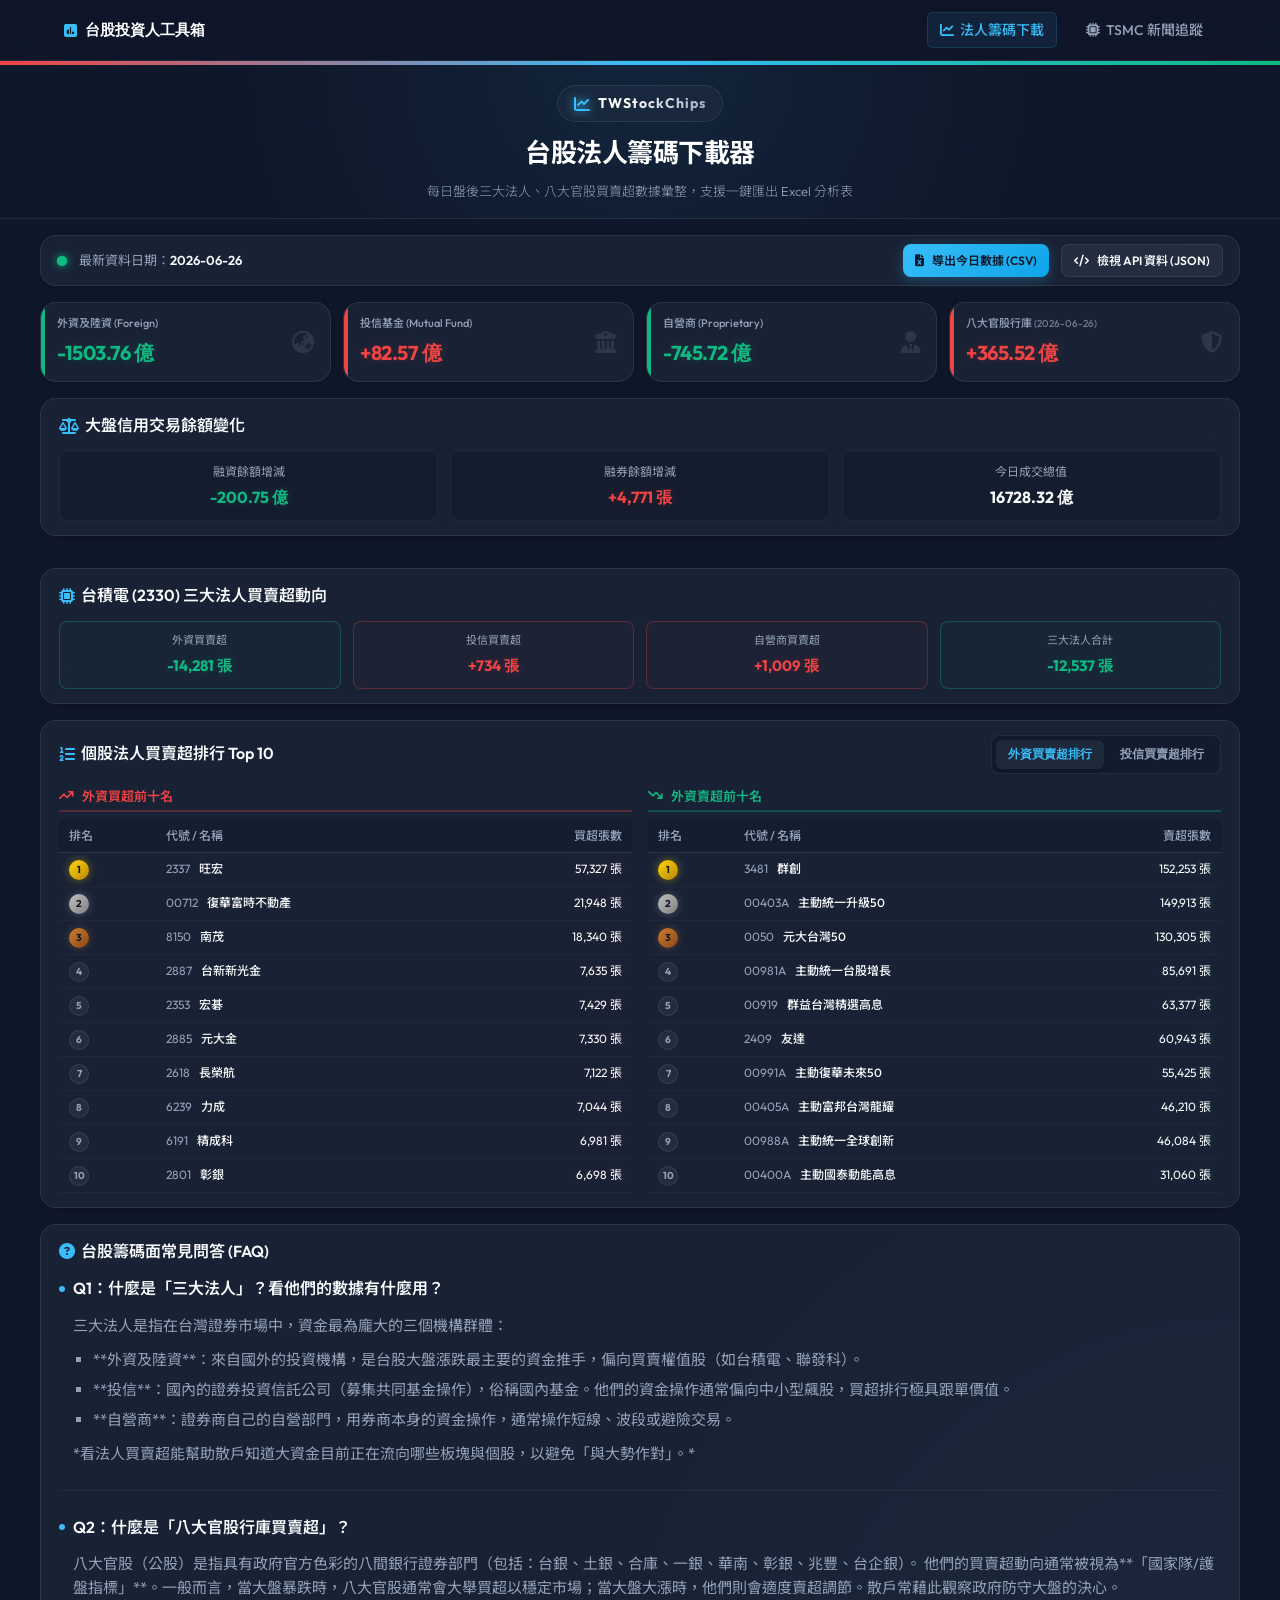
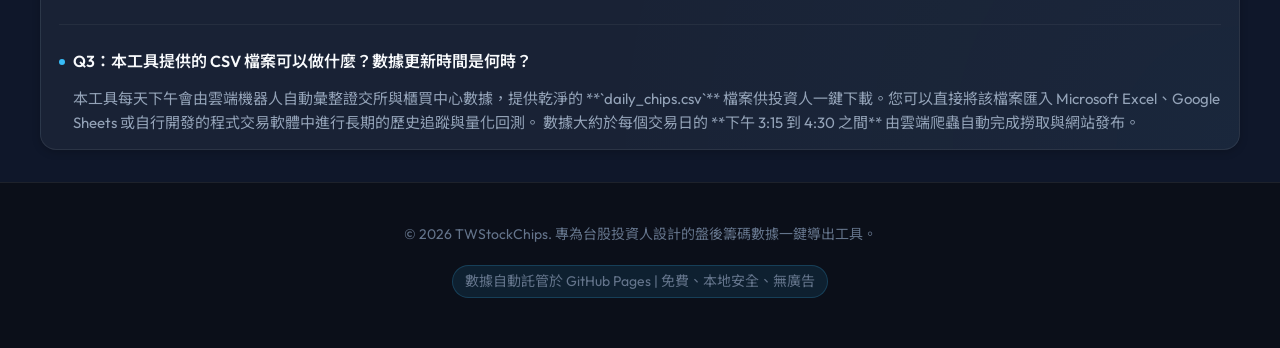
==== index.html @ 77222850 "chore: add visitor counter to footer [skip ci]" ====
<!DOCTYPE html>
<html lang="zh-TW">
<head>
    <meta charset="UTF-8">
    <meta name="viewport" content="width=device-width, initial-scale=1.0">
    <title>台股法人籌碼下載器 | 每日三大法人、官股買賣超金額與個股排行一鍵導出</title>
    <meta name="description" content="免費且專業的台股盤後籌碼分析工具。每日下午自動更新外資、投信、自營商及八大官股買賣超金額，提供個股買賣超 Top 10 排行與融資融券數據，支援一鍵下載 CSV/Excel。">
    <!-- Google Fonts -->
    <link rel="preconnect" href="https://fonts.googleapis.com">
    <link rel="preconnect" href="https://fonts.gstatic.com" crossorigin>
    <link href="https://fonts.googleapis.com/css2?family=Noto+Sans+TC:wght@300;400;500;700&family=Outfit:wght@300;400;500;600;700&display=swap" rel="stylesheet">
    <!-- FontAwesome 圖示 -->
    <link rel="stylesheet" href="https://cdnjs.cloudflare.com/ajax/libs/font-awesome/6.4.0/css/all.min.css">
    <link rel="stylesheet" href="style.css">
    <!-- Busuanzi View Counter -->
    <script async src="//busuanzi.ibruce.info/busuanzi/2.3/busuanzi.pure.mini.js"></script>
</head>
<body>

    <!-- 頂部導覽列 -->
    <nav class="top-nav">
        <div class="container nav-container">
            <div class="nav-brand">
                <i class="fa-solid fa-square-poll-vertical" style="color: var(--color-accent);"></i>
                <span>台股投資人工具箱</span>
            </div>
            <div class="nav-links">
                <a href="./" class="nav-link active"><i class="fa-solid fa-chart-line"></i> 法人籌碼下載</a>
                <a href="tsmc-news/" class="nav-link"><i class="fa-solid fa-microchip"></i> TSMC 新聞追蹤</a>
            </div>
        </div>
    </nav>

    <!-- 頂部金融終端風格 Header -->
    <header class="app-header">
        <div class="header-bg-gradient"></div>
        <div class="container header-content">
            <div class="logo">
                <i class="fa-solid fa-chart-line logo-icon"></i>
                <span class="logo-text">TWStockChips</span>
            </div>
            <h1>台股法人籌碼下載器</h1>
            <p class="subtitle">每日盤後三大法人、八大官股買賣超數據彙整，支援一鍵匯出 Excel 分析表</p>
        </div>
    </header>

    <main class="container main-content">
        <!-- 頂部狀態列與下載按鈕 -->
        <section class="status-download-bar animate-fade-in">
            <div class="status-info">
                <span class="pulse-indicator"></span>
                <span class="status-text">最新資料日期：<strong id="data-date">加載中...</strong></span>
            </div>
            <div class="download-actions">
                <a href="data/daily_chips.csv" download id="link-download-csv" class="btn btn-primary btn-sm">
                    <i class="fa-solid fa-file-excel"></i> 導出今日數據 (CSV)
                </a>
                <a href="data/daily_chips.json" target="_blank" class="btn btn-secondary btn-sm">
                    <i class="fa-solid fa-code"></i> 檢視 API 資料 (JSON)
                </a>
            </div>
        </section>

        <!-- 第一部分：三大法人與官股買賣超卡片 (台股習慣：紅買綠賣) -->
        <section class="summary-grid animate-fade-in delay-100">
            <!-- 外資 -->
            <div class="card stat-card" id="card-foreign">
                <div class="card-inner-flex">
                    <div>
                        <span class="stat-title">外資及陸資 (Foreign)</span>
                        <h3 class="stat-value" id="val-foreign">0.0 億</h3>
                    </div>
                    <i class="fa-solid fa-earth-asia stat-card-icon"></i>
                </div>
            </div>
            <!-- 投信 -->
            <div class="card stat-card" id="card-trust">
                <div class="card-inner-flex">
                    <div>
                        <span class="stat-title">投信基金 (Mutual Fund)</span>
                        <h3 class="stat-value" id="val-trust">0.0 億</h3>
                    </div>
                    <i class="fa-solid fa-building-columns stat-card-icon"></i>
                </div>
            </div>
            <!-- 自營商 -->
            <div class="card stat-card" id="card-dealer">
                <div class="card-inner-flex">
                    <div>
                        <span class="stat-title">自營商 (Proprietary)</span>
                        <h3 class="stat-value" id="val-dealer">0.0 億</h3>
                    </div>
                    <i class="fa-solid fa-user-tie stat-card-icon"></i>
                </div>
            </div>
            <!-- 八大官股 -->
            <div class="card stat-card" id="card-gov">
                <div class="card-inner-flex">
                    <div>
                        <span class="stat-title">八大官股行庫 (Gov Banks)</span>
                        <h3 class="stat-value" id="val-gov">0.0 億</h3>
                    </div>
                    <i class="fa-solid fa-shield-halved stat-card-icon"></i>
                </div>
            </div>
        </section>

        <!-- 第二部分：大盤信用交易與融資融券 -->
        <section class="card margin-card animate-fade-in delay-200">
            <h2 class="card-title"><i class="fa-solid fa-balance-scale text-accent"></i> 大盤信用交易餘額變化</h2>
            <div class="margin-grid">
                <div class="margin-box">
                    <span class="margin-label">融資餘額增減</span>
                    <span class="margin-value" id="val-margin-buy">0.0 億</span>
                </div>
                <div class="margin-box">
                    <span class="margin-label">融券餘額增減</span>
                    <span class="margin-value" id="val-margin-sell">0 張</span>
                </div>
                <div class="margin-box">
                    <span class="margin-label">今日成交總值</span>
                    <span class="margin-value" id="val-total-volume">0.0 億</span>
                </div>
            </div>
        </section>

        <!-- 新增部分：台積電 (2330) 三大法人買賣超 -->
        <section class="card tsmc-chips-card animate-fade-in delay-200">
            <h2 class="card-title"><i class="fa-solid fa-microchip text-accent"></i> 台積電 (2330) 三大法人買賣超動向</h2>
            <div class="tsmc-chips-grid">
                <div class="tsmc-box" id="tsmc-box-foreign">
                    <span class="tsmc-label">外資買賣超</span>
                    <span class="tsmc-value" id="val-tsmc-foreign">0 張</span>
                </div>
                <div class="tsmc-box" id="tsmc-box-trust">
                    <span class="tsmc-label">投信買賣超</span>
                    <span class="tsmc-value" id="val-tsmc-trust">0 張</span>
                </div>
                <div class="tsmc-box" id="tsmc-box-dealer">
                    <span class="tsmc-label">自營商買賣超</span>
                    <span class="tsmc-value" id="val-tsmc-dealer">0 張</span>
                </div>
                <div class="tsmc-box" id="tsmc-box-total">
                    <span class="tsmc-label">三大法人合計</span>
                    <span class="tsmc-value" id="val-tsmc-total">0 張</span>
                </div>
            </div>
        </section>

        <!-- 第三部分：個股買賣超 Top 10 排行表 (Tabs 切換) -->
        <section class="card ranking-card animate-fade-in delay-200">
            <div class="ranking-header">
                <h2 class="card-title"><i class="fa-solid fa-list-ol text-accent"></i> 個股法人買賣超排行 Top 10</h2>
                <!-- Tabs 選單 -->
                <div class="tab-buttons">
                    <button class="tab-btn active" data-tab="tab-foreign">外資買賣超排行</button>
                    <button class="tab-btn" data-tab="tab-trust">投信買賣超排行</button>
                </div>
            </div>

            <!-- 外資 Tab -->
            <div class="tab-content active" id="tab-foreign">
                <div class="tables-wrapper">
                    <!-- 買超 -->
                    <div class="table-box">
                        <h3 class="table-subtitle subtitle-buy"><i class="fa-solid fa-arrow-trend-up"></i> 外資買超前十名</h3>
                        <table class="chips-table">
                            <thead>
                                <tr>
                                    <th>排名</th>
                                    <th>代號 / 名稱</th>
                                    <th class="text-right">買超張數</th>
                                </tr>
                            </thead>
                            <tbody id="table-foreign-buy-body">
                                <tr><td colspan="3" class="text-center">讀取中...</td></tr>
                            </tbody>
                        </table>
                    </div>
                    <!-- 賣超 -->
                    <div class="table-box">
                        <h3 class="table-subtitle subtitle-sell"><i class="fa-solid fa-arrow-trend-down"></i> 外資賣超前十名</h3>
                        <table class="chips-table">
                            <thead>
                                <tr>
                                    <th>排名</th>
                                    <th>代號 / 名稱</th>
                                    <th class="text-right">賣超張數</th>
                                </tr>
                            </thead>
                            <tbody id="table-foreign-sell-body">
                                <tr><td colspan="3" class="text-center">讀取中...</td></tr>
                            </tbody>
                        </table>
                    </div>
                </div>
            </div>

            <!-- 投信 Tab -->
            <div class="tab-content" id="tab-trust">
                <div class="tables-wrapper">
                    <!-- 買超 -->
                    <div class="table-box">
                        <h3 class="table-subtitle subtitle-buy"><i class="fa-solid fa-arrow-trend-up"></i> 投信買超前十名</h3>
                        <table class="chips-table">
                            <thead>
                                <tr>
                                    <th>排名</th>
                                    <th>代號 / 名稱</th>
                                    <th class="text-right">買超張數</th>
                                </tr>
                            </thead>
                            <tbody id="table-trust-buy-body">
                                <tr><td colspan="3" class="text-center">讀取中...</td></tr>
                            </tbody>
                        </table>
                    </div>
                    <!-- 賣超 -->
                    <div class="table-box">
                        <h3 class="table-subtitle subtitle-sell"><i class="fa-solid fa-arrow-trend-down"></i> 投信賣超前十名</h3>
                        <table class="chips-table">
                            <thead>
                                <tr>
                                    <th>排名</th>
                                    <th>代號 / 名稱</th>
                                    <th class="text-right">賣超張數</th>
                                </tr>
                            </thead>
                            <tbody id="table-trust-sell-body">
                                <tr><td colspan="3" class="text-center">讀取中...</td></tr>
                            </tbody>
                        </table>
                    </div>
                </div>
            </div>
        </section>

        <!-- SEO FAQ 常見問題問答區 -->
        <section class="card faq-card animate-fade-in delay-300">
            <h2 class="card-title"><i class="fa-solid fa-circle-question text-accent"></i> 台股籌碼面常見問答 (FAQ)</h2>
            <div class="faq-list">
                <div class="faq-item">
                    <h3 class="faq-question">Q1：什麼是「三大法人」？看他們的數據有什麼用？</h3>
                    <div class="faq-answer">
                        三大法人是指在台灣證券市場中，資金最為龐大的三個機構群體：
                        <ul>
                            <li>**外資及陸資**：來自國外的投資機構，是台股大盤漲跌最主要的資金推手，偏向買賣權值股（如台積電、聯發科）。</li>
                            <li>**投信**：國內的證券投資信託公司（募集共同基金操作），俗稱國內基金。他們的資金操作通常偏向中小型飆股，買超排行極具跟單價值。</li>
                            <li>**自營商**：證券商自己的自營部門，用券商本身的資金操作，通常操作短線、波段或避險交易。</li>
                        </ul>
                        *看法人買賣超能幫助散戶知道大資金目前正在流向哪些板塊與個股，以避免「與大勢作對」。*
                    </div>
                </div>
                <div class="faq-item">
                    <h3 class="faq-question">Q2：什麼是「八大官股行庫買賣超」？</h3>
                    <div class="faq-answer">
                        八大官股（公股）是指具有政府官方色彩的八間銀行證券部門（包括：台銀、土銀、合庫、一銀、華南、彰銀、兆豐、台企銀）。
                        他們的買賣超動向通常被視為**「國家隊/護盤指標」**。一般而言，當大盤暴跌時，八大官股通常會大舉買超以穩定市場；當大盤大漲時，他們則會適度賣超調節。散戶常藉此觀察政府防守大盤的決心。
                    </div>
                </div>
                <div class="faq-item">
                    <h3 class="faq-question">Q3：本工具提供的 CSV 檔案可以做什麼？數據更新時間是何時？</h3>
                    <div class="faq-answer">
                        本工具每天下午會由雲端機器人自動彙整證交所與櫃買中心數據，提供乾淨的 **`daily_chips.csv`** 檔案供投資人一鍵下載。您可以直接將該檔案匯入 Microsoft Excel、Google Sheets 或自行開發的程式交易軟體中進行長期的歷史追蹤與量化回測。
                        數據大約於每個交易日的 **下午 3:15 到 4:30 之間** 由雲端爬蟲自動完成撈取與網站發布。
                    </div>
                </div>
            </div>
        </section>
    </main>

    <!-- 頁尾 -->
    <footer class="app-footer">
        <div class="container">
            <p>© 2026 TWStockChips. 專為台股投資人設計的盤後籌碼數據一鍵導出工具。</p>
            <p class="github-badge">數據自動託管於 GitHub Pages | 免費、本地安全、無廣告</p>
        </div>
    
            <p class="view-counter-box" id="busuanzi_container_site_pv" style="display:none; font-size: 0.85rem; color: var(--text-muted); margin-top: 5px; margin-bottom: 10px; text-align: center;">
                <i class="fa-solid fa-eye" style="margin-right: 5px; color: var(--color-blue, #38bdf8);"></i> 
                本站總瀏覽量：<span id="busuanzi_value_site_pv" style="font-weight: 600; color: var(--color-blue, #38bdf8);">...</span> 次 | 
                <i class="fa-solid fa-user" style="margin-right: 5px; color: var(--color-green, #34d399);"></i> 
                訪客數：<span id="busuanzi_value_site_uv" style="font-weight: 600; color: var(--color-green, #34d399);">...</span> 人
            </p>
</footer>

    <!-- JavaScript 邏輯 -->
    <script src="app.js"></script>
</body>
</html>
---- style.css ----
/* ==========================================================================
   台股法人籌碼下載器 - 專業金融終端風格樣式表 (style.css)
   ========================================================================== */

/* 全域變數定義 */
:root {
    --bg-primary: #0f172a;        /* 深藍黑背景 */
    --bg-secondary: #1e293b;      /* 區塊深灰藍 */
    --bg-card: rgba(30, 41, 59, 0.7); /* 半透明卡片 */
    --border-color: rgba(255, 255, 255, 0.08); /* 細微白邊框 */
    
    --text-primary: #f8fafc;      /* 亮白文字 */
    --text-secondary: #94a3b8;    /* 灰藍輔助字 */
    --text-muted: #64748b;        /* 暗灰說明字 */
    
    --color-buy: #ef4444;         /* 台股買進/上漲：紅色 */
    --color-buy-bg: rgba(239, 68, 68, 0.1);
    --color-buy-glow: rgba(239, 68, 68, 0.3);
    
    --color-sell: #10b981;        /* 台股賣出/下跌：綠色 */
    --color-sell-bg: rgba(16, 185, 129, 0.1);
    --color-sell-glow: rgba(16, 185, 129, 0.3);
    
    --color-accent: #38bdf8;      /* 金融科技藍 (Sky Blue) */
    --color-accent-hover: #0ea5e9;
    --color-accent-bg: rgba(56, 189, 248, 0.1);
    
    --font-sans: 'Outfit', 'Noto Sans TC', -apple-system, BlinkMacSystemFont, "Segoe UI", Roboto, Helvetica, Arial, sans-serif;
    --transition-fast: all 0.2s cubic-bezier(0.4, 0, 0.2, 1);
    --transition-normal: all 0.35s cubic-bezier(0.4, 0, 0.2, 1);
    
    --shadow-sm: 0 2px 8px rgba(0, 0, 0, 0.2);
    --shadow-md: 0 8px 30px rgba(0, 0, 0, 0.35);
    --shadow-glow: 0 0 15px rgba(56, 189, 248, 0.2);
    
    --border-radius-sm: 8px;
    --border-radius-md: 16px;
    --border-radius-lg: 24px;
}

/* 全域重設 */
*, *::before, *::after {
    box-sizing: border-box;
    margin: 0;
    padding: 0;
}

body {
    background-color: var(--bg-primary);
    color: var(--text-primary);
    font-family: var(--font-sans);
    line-height: 1.6;
    overflow-x: hidden;
    -webkit-font-smoothing: antialiased;
}

/* 捲軸美化 */
::-webkit-scrollbar {
    width: 8px;
    height: 8px;
}
::-webkit-scrollbar-track {
    background: var(--bg-primary);
}
::-webkit-scrollbar-thumb {
    background: #334155;
    border-radius: 4px;
}
::-webkit-scrollbar-thumb:hover {
    background: #475569;
}

/* 容器與版面配置 */
.container {
    width: 100%;
    max-width: 1200px;
    margin: 0 auto;
    padding: 0 24px;
}

/* 漸入動畫 */
@keyframes fadeInUp {
    from {
        opacity: 0;
        transform: translateY(20px);
    }
    to {
        opacity: 1;
        transform: translateY(0);
    }
}

.animate-fade-in {
    opacity: 0;
    animation: fadeInUp 0.6s cubic-bezier(0.16, 1, 0.3, 1) forwards;
}

.delay-100 { animation-delay: 0.1s; }
.delay-200 { animation-delay: 0.2s; }
.delay-300 { animation-delay: 0.3s; }

/* 頂部 Header 樣式 */
.app-header {
    position: relative;
    padding: 24px 0 16px;
    background: radial-gradient(circle at top, rgba(56, 189, 248, 0.08) 0%, rgba(15, 23, 42, 0) 60%);
    border-bottom: 1px solid var(--border-color);
    text-align: center;
}

.header-bg-gradient {
    position: absolute;
    top: 0;
    left: 0;
    right: 0;
    height: 4px;
    background: linear-gradient(90deg, var(--color-buy), var(--color-accent), var(--color-sell));
}

.logo {
    display: inline-flex;
    align-items: center;
    gap: 8px;
    padding: 6px 16px;
    background: rgba(255, 255, 255, 0.03);
    border: 1px solid var(--border-color);
    border-radius: 30px;
    margin-bottom: 10px;
    backdrop-filter: blur(10px);
}

.logo-icon {
    color: var(--color-accent);
    font-size: 16px;
    filter: drop-shadow(0 0 5px var(--color-accent));
}

.logo-text {
    font-family: 'Outfit', sans-serif;
    font-weight: 700;
    letter-spacing: 1px;
    font-size: 14px;
    background: linear-gradient(135deg, #fff 30%, var(--text-secondary));
    -webkit-background-clip: text;
    -webkit-text-fill-color: transparent;
}

.app-header h1 {
    font-size: 26px;
    font-weight: 700;
    letter-spacing: -0.5px;
    margin-bottom: 8px;
    background: linear-gradient(135deg, #ffffff 60%, var(--text-secondary));
    -webkit-background-clip: text;
    -webkit-text-fill-color: transparent;
}

.subtitle {
    font-size: 13px;
    color: var(--text-secondary);
    max-width: 600px;
    margin: 0 auto;
    font-weight: 300;
}

/* 主版面配置 */
.main-content {
    padding: 16px 0 32px;
    display: flex;
    flex-direction: column;
    gap: 16px;
}

/* 狀態與下載工具列 */
.status-download-bar {
    display: flex;
    justify-content: space-between;
    align-items: center;
    padding: 8px 16px;
    background: var(--bg-card);
    border: 1px solid var(--border-color);
    border-radius: var(--border-radius-md);
    backdrop-filter: blur(20px);
    box-shadow: var(--shadow-sm);
}

.status-info {
    display: flex;
    align-items: center;
    gap: 12px;
}

.pulse-indicator {
    width: 10px;
    height: 10px;
    background-color: var(--color-sell);
    border-radius: 50%;
    position: relative;
    box-shadow: 0 0 8px var(--color-sell);
}

.pulse-indicator::after {
    content: '';
    position: absolute;
    width: 100%;
    height: 100%;
    background-color: inherit;
    border-radius: 50%;
    animation: pulse 2s infinite ease-in-out;
}

@keyframes pulse {
    0% { transform: scale(1); opacity: 0.8; }
    100% { transform: scale(2.8); opacity: 0; }
}

.status-text {
    font-size: 13px;
    color: var(--text-secondary);
}

.status-text strong {
    color: var(--text-primary);
    font-weight: 600;
}

.download-actions {
    display: flex;
    gap: 12px;
}

/* 按鈕樣式 */
.btn {
    display: inline-flex;
    align-items: center;
    justify-content: center;
    gap: 8px;
    padding: 6px 14px;
    border-radius: var(--border-radius-sm);
    font-size: 13px;
    font-weight: 600;
    cursor: pointer;
    text-decoration: none;
    transition: var(--transition-fast);
}

.btn-sm {
    padding: 6px 12px;
    font-size: 12px;
}

.btn-primary {
    background: linear-gradient(135deg, var(--color-accent), var(--color-accent-hover));
    color: #0f172a;
    border: none;
    box-shadow: 0 4px 12px rgba(56, 189, 248, 0.25);
}

.btn-primary:hover {
    transform: translateY(-2px);
    box-shadow: 0 6px 20px rgba(56, 189, 248, 0.4);
    filter: brightness(1.1);
}

.btn-secondary {
    background: rgba(255, 255, 255, 0.05);
    color: var(--text-primary);
    border: 1px solid var(--border-color);
}

.btn-secondary:hover {
    background: rgba(255, 255, 255, 0.1);
    border-color: rgba(255, 255, 255, 0.2);
    transform: translateY(-2px);
}

/* 卡片基礎樣式 */
.card {
    background: var(--bg-card);
    border: 1px solid var(--border-color);
    border-radius: var(--border-radius-md);
    backdrop-filter: blur(20px);
    box-shadow: var(--shadow-sm);
    padding: 14px 18px;
    transition: var(--transition-normal);
}

.card:hover {
    border-color: rgba(255, 255, 255, 0.15);
    box-shadow: var(--shadow-md);
}

.card-title {
    font-size: 16px;
    font-weight: 600;
    margin-bottom: 12px;
    display: flex;
    align-items: center;
    gap: 6px;
    color: var(--text-primary);
}

.text-accent {
    color: var(--color-accent);
}

/* 第一部分：三大法人買賣超卡片網格 */
.summary-grid {
    display: grid;
    grid-template-columns: repeat(4, 1fr);
    gap: 12px;
}

.stat-card {
    position: relative;
    overflow: hidden;
    padding: 12px 16px;
}

.card-inner-flex {
    display: flex;
    justify-content: space-between;
    align-items: center;
}

.stat-title {
    font-size: 11px;
    color: var(--text-secondary);
    display: block;
    margin-bottom: 4px;
    font-weight: 500;
}

.stat-value {
    font-size: 20px;
    font-weight: 700;
    font-family: 'Outfit', sans-serif;
    letter-spacing: -0.5px;
    transition: var(--transition-fast);
}

.stat-card-icon {
    font-size: 22px;
    color: var(--text-muted);
    opacity: 0.25;
}

/* 狀態增減顏色類別 */
.val-positive {
    color: var(--color-buy);
    text-shadow: 0 0 10px rgba(239, 68, 68, 0.2);
}

.val-negative {
    color: var(--color-sell);
    text-shadow: 0 0 10px rgba(16, 185, 129, 0.2);
}

.val-neutral {
    color: var(--text-primary);
}

/* 側邊發光條 hover 效果 */
.stat-card::before {
    content: '';
    position: absolute;
    top: 0;
    left: 0;
    height: 100%;
    width: 4px;
    background: transparent;
    transition: var(--transition-fast);
}

.stat-card.card-buy::before { background: var(--color-buy); }
.stat-card.card-sell::before { background: var(--color-sell); }
.stat-card.card-neutral::before { background: var(--text-muted); }

/* 第二部分：大盤信用交易與融資融券 */
.margin-grid {
    display: grid;
    grid-template-columns: repeat(3, 1fr);
    gap: 12px;
}

.margin-box {
    background: rgba(15, 23, 42, 0.4);
    border: 1px solid rgba(255, 255, 255, 0.04);
    border-radius: var(--border-radius-sm);
    padding: 10px 14px;
    text-align: center;
    display: flex;
    flex-direction: column;
    gap: 4px;
    transition: var(--transition-fast);
}

.margin-box:hover {
    background: rgba(15, 23, 42, 0.7);
    border-color: rgba(255, 255, 255, 0.08);
}

.margin-label {
    font-size: 12px;
    color: var(--text-secondary);
}

.margin-value {
    font-size: 16px;
    font-weight: 700;
    font-family: 'Outfit', sans-serif;
}

/* 第三部分：個股排行卡片 */
.ranking-card {
    display: flex;
    flex-direction: column;
}

.ranking-header {
    display: flex;
    justify-content: space-between;
    align-items: center;
    margin-bottom: 12px;
    flex-wrap: wrap;
    gap: 8px;
}

.ranking-header .card-title {
    margin-bottom: 0;
}

/* Tab 切換按鈕 */
.tab-buttons {
    display: flex;
    background: rgba(15, 23, 42, 0.5);
    border: 1px solid var(--border-color);
    padding: 4px;
    border-radius: var(--border-radius-sm);
    gap: 4px;
}

.tab-btn {
    background: transparent;
    color: var(--text-secondary);
    border: none;
    padding: 6px 12px;
    font-size: 12px;
    font-weight: 600;
    border-radius: 6px;
    cursor: pointer;
    transition: var(--transition-fast);
}

.tab-btn:hover {
    color: var(--text-primary);
}

.tab-btn.active {
    background: var(--bg-secondary);
    color: var(--color-accent);
    box-shadow: var(--shadow-sm);
}

/* Tab 顯示/隱藏 */
.tab-content {
    display: none;
}

.tab-content.active {
    display: block;
    animation: fadeIn 0.4s ease-out forwards;
}

@keyframes fadeIn {
    from { opacity: 0; transform: translateY(5px); }
    to { opacity: 1; transform: translateY(0); }
}

.tables-wrapper {
    display: grid;
    grid-template-columns: repeat(2, 1fr);
    gap: 16px;
}

.table-box {
    display: flex;
    flex-direction: column;
    gap: 8px;
}

.table-subtitle {
    font-size: 13px;
    font-weight: 600;
    display: flex;
    align-items: center;
    gap: 8px;
    padding-bottom: 4px;
    border-bottom: 2px solid var(--border-color);
}

.subtitle-buy {
    color: var(--color-buy);
    border-bottom-color: rgba(239, 68, 68, 0.3);
}

.subtitle-sell {
    color: var(--color-sell);
    border-bottom-color: rgba(16, 185, 129, 0.3);
}

/* 籌碼表格設計 */
.chips-table {
    width: 100%;
    border-collapse: collapse;
    text-align: left;
}

.chips-table th, 
.chips-table td {
    padding: 6px 10px;
    font-size: 12px;
}

.chips-table th {
    font-weight: 500;
    color: var(--text-secondary);
    background: rgba(15, 23, 42, 0.3);
    border-bottom: 1px solid var(--border-color);
}

.chips-table td {
    color: var(--text-primary);
    border-bottom: 1px solid rgba(255, 255, 255, 0.03);
}

.chips-table tr {
    transition: var(--transition-fast);
}

.chips-table tbody tr:hover {
    background: rgba(255, 255, 255, 0.02);
}

.text-right {
    text-align: right;
}

.text-center {
    text-align: center;
}

/* 排名數字圈 */
.rank-badge {
    display: inline-flex;
    align-items: center;
    justify-content: center;
    width: 20px;
    height: 20px;
    border-radius: 50%;
    font-size: 10px;
    font-weight: 700;
    font-family: 'Outfit', sans-serif;
    background: rgba(255, 255, 255, 0.05);
    border: 1px solid var(--border-color);
    color: var(--text-secondary);
}

/* 前三名高亮 */
.rank-badge-1 {
    background: linear-gradient(135deg, #ffd700, #b8860b);
    color: #0f172a;
    border: none;
    box-shadow: 0 0 8px rgba(255, 215, 0, 0.4);
}

.rank-badge-2 {
    background: linear-gradient(135deg, #c0c0c0, #808080);
    color: #0f172a;
    border: none;
    box-shadow: 0 0 8px rgba(192, 192, 192, 0.3);
}

.rank-badge-3 {
    background: linear-gradient(135deg, #cd7f32, #8b4513);
    color: #0f172a;
    border: none;
    box-shadow: 0 0 8px rgba(205, 127, 50, 0.3);
}

/* 股票連結 */
.stock-link {
    color: var(--text-primary);
    text-decoration: none;
    font-weight: 500;
    transition: var(--transition-fast);
}

.stock-link:hover {
    color: var(--color-accent);
    text-decoration: underline;
}

.stock-code {
    color: var(--text-secondary);
    font-family: 'Outfit', sans-serif;
    font-weight: 400;
    margin-right: 6px;
}

/* SEO FAQ 卡片樣式 */
.faq-card {
    background: radial-gradient(circle at bottom right, rgba(56, 189, 248, 0.03) 0%, rgba(30, 41, 59, 0) 50%), var(--bg-card);
}

.faq-list {
    display: flex;
    flex-direction: column;
    gap: 24px;
}

.faq-item {
    border-bottom: 1px solid rgba(255, 255, 255, 0.05);
    padding-bottom: 24px;
}

.faq-item:last-child {
    border-bottom: none;
    padding-bottom: 0;
}

.faq-question {
    font-size: 16px;
    font-weight: 600;
    color: var(--text-primary);
    margin-bottom: 12px;
    display: flex;
    align-items: center;
    gap: 8px;
}

.faq-question::before {
    content: '';
    display: inline-block;
    width: 6px;
    height: 6px;
    background: var(--color-accent);
    border-radius: 50%;
}

.faq-answer {
    font-size: 15px;
    color: var(--text-secondary);
    padding-left: 14px;
}

.faq-answer ul {
    margin: 10px 0 10px 20px;
    display: flex;
    flex-direction: column;
    gap: 6px;
}

.faq-answer li {
    list-style-type: square;
    color: var(--text-secondary);
}

.faq-answer li strong {
    color: var(--text-primary);
}

/* 頁尾樣式 */
.app-footer {
    border-top: 1px solid var(--border-color);
    background-color: #0b0f19;
    padding: 40px 0;
    text-align: center;
}

.app-footer p {
    font-size: 14px;
    color: var(--text-muted);
    margin-bottom: 10px;
}

.github-badge {
    display: inline-block;
    font-size: 12px;
    color: var(--color-accent);
    background: var(--color-accent-bg);
    border: 1px solid rgba(56, 189, 248, 0.2);
    padding: 4px 12px;
    border-radius: 20px;
    margin-top: 10px;
}

/* ==========================================================================
   響應式版面配置調整
   ========================================================================== */

@media (max-width: 1024px) {
    .summary-grid {
        grid-template-columns: repeat(2, 1fr);
        gap: 16px;
    }
    .tables-wrapper {
        grid-template-columns: 1fr;
        gap: 32px;
    }
}

@media (max-width: 768px) {
    .app-header {
        padding: 40px 0 30px;
    }
    .app-header h1 {
        font-size: 28px;
    }
    .status-download-bar {
        flex-direction: column;
        gap: 16px;
        align-items: flex-start;
        padding: 16px 20px;
    }
    .download-actions {
        width: 100%;
    }
    .download-actions .btn {
        flex: 1;
    }
    .summary-grid {
        grid-template-columns: 1fr;
        gap: 16px;
    }
    .margin-grid {
        grid-template-columns: 1fr;
        gap: 16px;
    }
    .card {
        padding: 20px;
    }
    .ranking-header {
        flex-direction: column;
        align-items: flex-start;
    }
    .tab-buttons {
        width: 100%;
    }
    .tab-btn {
        flex: 1;
        text-align: center;
    }
}

/* 頂部導覽列 */
.top-nav {
    background: rgba(15, 23, 42, 0.6);
    backdrop-filter: blur(12px);
    border-bottom: 1px solid var(--border-color);
    position: sticky;
    top: 0;
    z-index: 100;
    padding: 12px 0;
}

.nav-container {
    display: flex;
    justify-content: space-between;
    align-items: center;
}

.nav-brand {
    display: flex;
    align-items: center;
    gap: 8px;
    font-weight: 700;
    font-size: 15px;
    color: #fff;
    font-family: 'Outfit', sans-serif;
}

.nav-links {
    display: flex;
    gap: 16px;
}

.nav-link {
    color: var(--text-secondary);
    text-decoration: none;
    font-size: 14px;
    font-weight: 500;
    padding: 6px 12px;
    border-radius: 6px;
    transition: all 0.2s ease;
    display: flex;
    align-items: center;
    gap: 6px;
    border: 1px solid transparent;
}

.nav-link:hover {
    color: #fff;
    background: rgba(255, 255, 255, 0.05);
}

.nav-link.active {
    color: var(--color-accent);
    background: rgba(56, 189, 248, 0.08);
    border: 1px solid rgba(56, 189, 248, 0.15);
}

@media (max-width: 768px) {
    .nav-container {
        flex-direction: column;
        gap: 12px;
        align-items: flex-start;
    }
    .nav-links {
        width: 100%;
        gap: 10px;
    }
    .nav-link {
        flex: 1;
        justify-content: center;
    }
}

/* ==========================================================================
   台積電個股法人買賣超樣式
   ========================================================================== */
.tsmc-chips-card {
    margin-top: 16px;
}

.tsmc-chips-grid {
    display: grid;
    grid-template-columns: repeat(4, 1fr);
    gap: 12px;
    margin-top: 12px;
}

.tsmc-box {
    background: rgba(255, 255, 255, 0.02);
    border: 1px solid var(--border-color);
    padding: 10px 14px;
    border-radius: var(--border-radius-sm);
    display: flex;
    flex-direction: column;
    gap: 4px;
    align-items: center;
    transition: var(--transition-fast);
}

.tsmc-label {
    font-size: 11px;
    color: var(--text-secondary);
}

.tsmc-value {
    font-size: 15px;
    font-weight: 700;
    font-family: 'Outfit', sans-serif;
}

@media (max-width: 576px) {
    .tsmc-chips-grid {
        grid-template-columns: repeat(2, 1fr);
    }
}
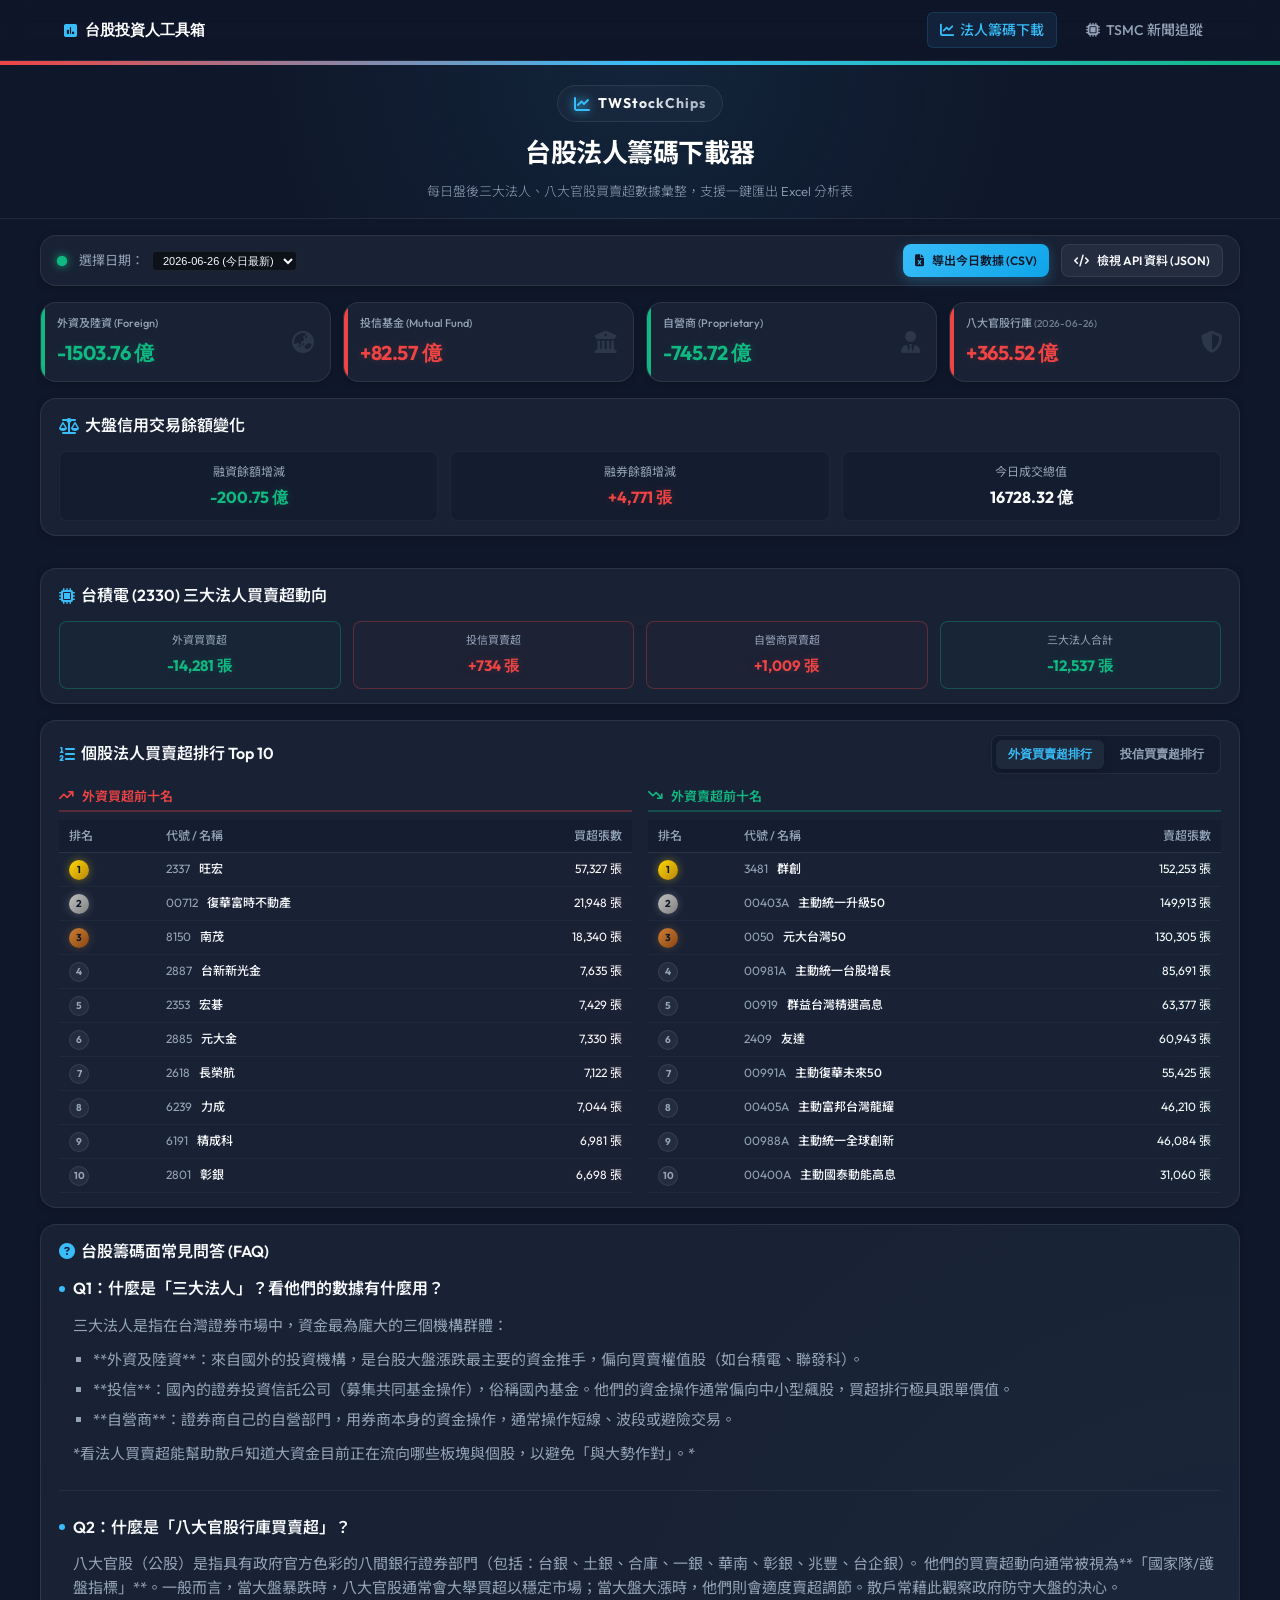
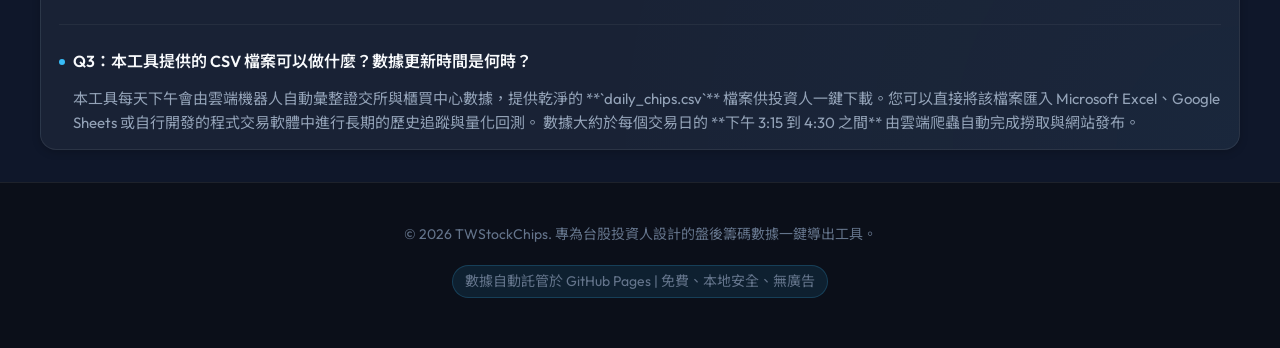
==== commit b20cfaa4: "feat: add cumulative date selector for historical chips and visitor counter [skip ci]" ====
--- a/index.html
+++ b/index.html
@@ -49,7 +49,12 @@
         <section class="status-download-bar animate-fade-in">
             <div class="status-info">
                 <span class="pulse-indicator"></span>
-                <span class="status-text">最新資料日期：<strong id="data-date">加載中...</strong></span>
+                <span class="status-text" style="display: inline-flex; align-items: center; gap: 8px;">
+                    選擇日期：
+                    <select id="date-select" style="background: rgba(0,0,0,0.5); border: 1px solid var(--border-color); color: var(--text-primary); border-radius: 4px; padding: 2px 6px; font-size: 11px; cursor: pointer; outline: none;">
+                        <option value="today">加載中...</option>
+                    </select>
+                </span>
             </div>
             <div class="download-actions">
                 <a href="data/daily_chips.csv" download id="link-download-csv" class="btn btn-primary btn-sm">
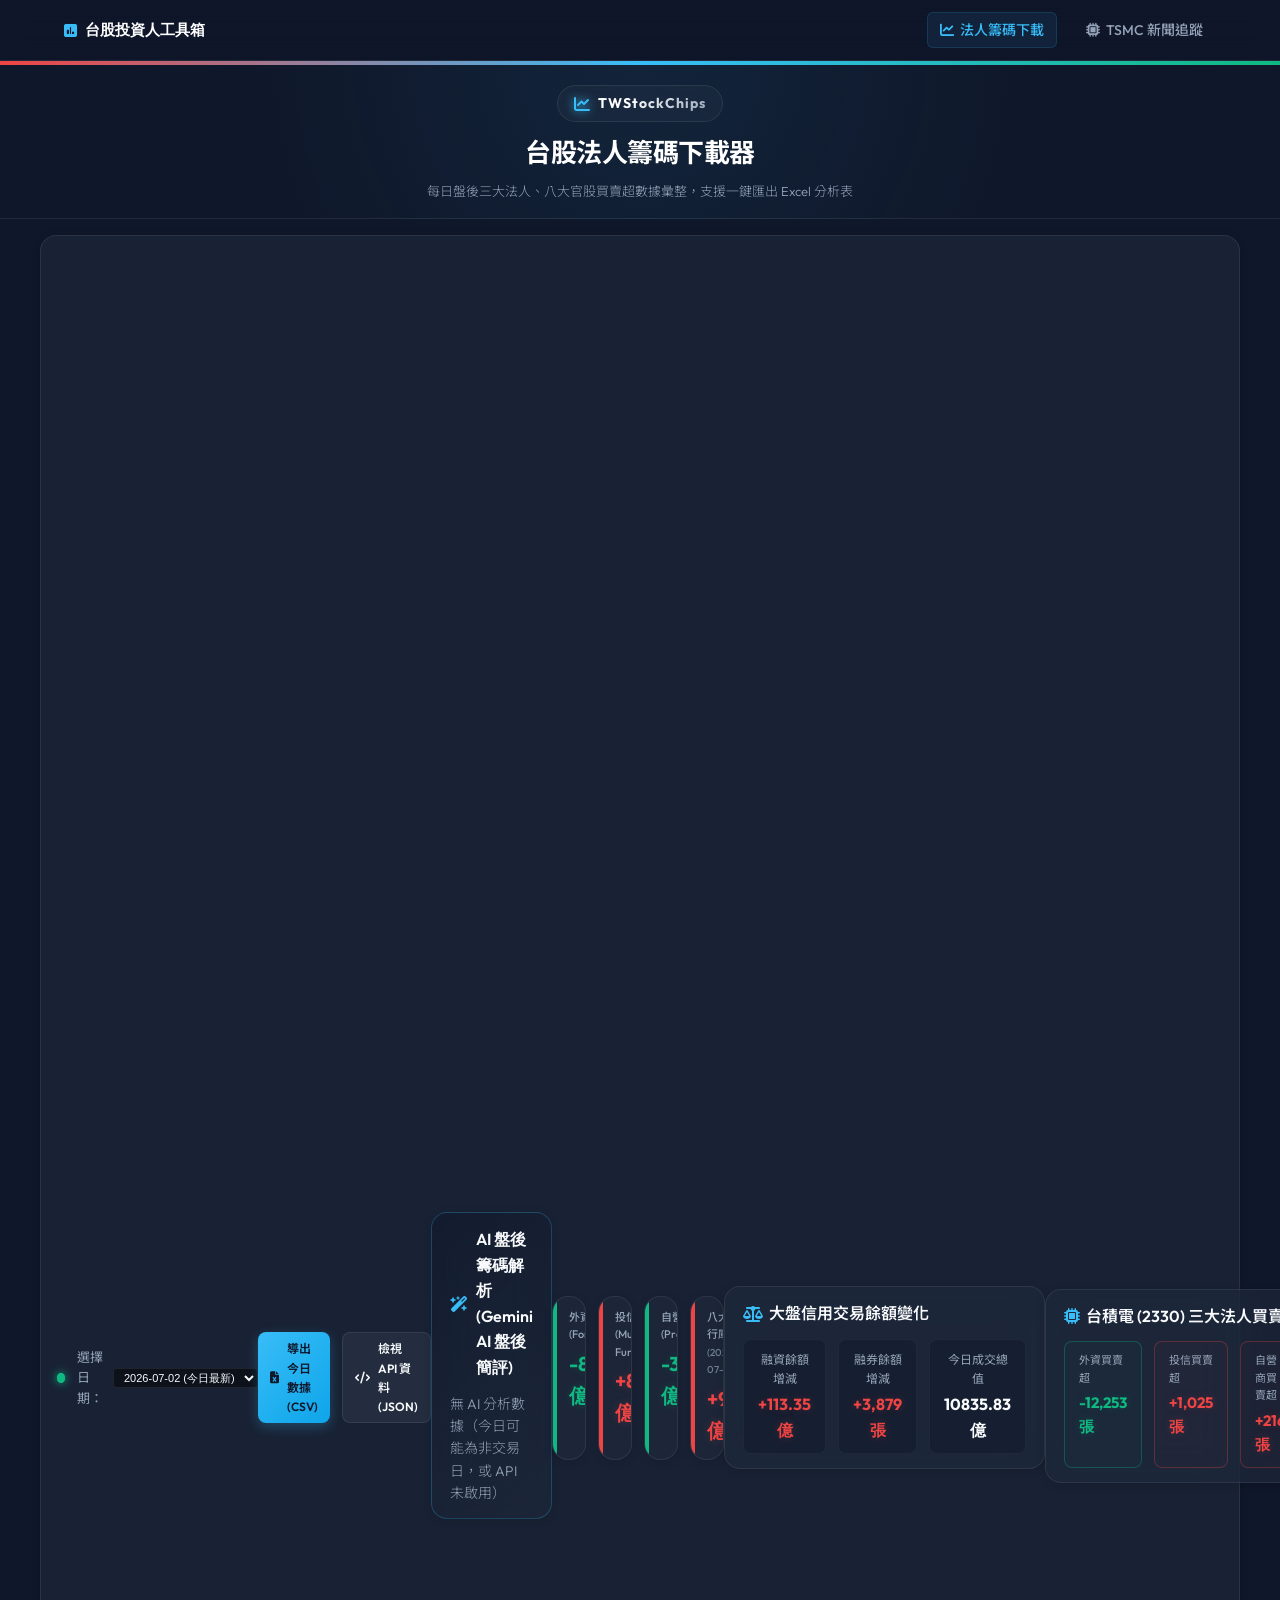
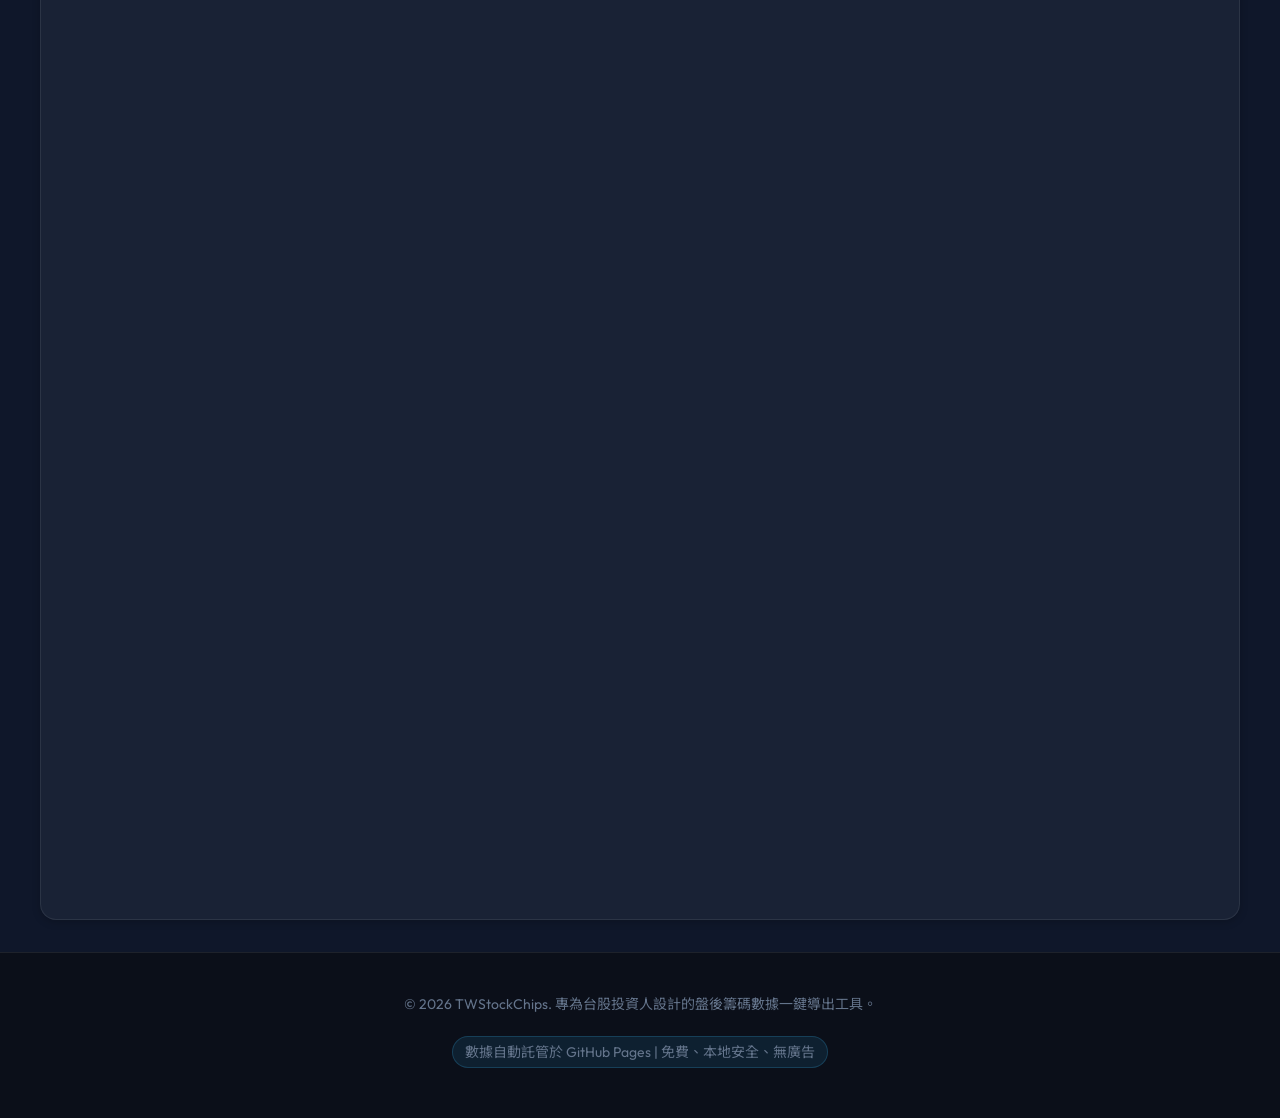
==== commit 8a68560e: "feat: add backfill logic, AI summary render, and layout updates [skip ci]" ====
--- a/index.html
+++ b/index.html
@@ -64,6 +64,15 @@
                     <i class="fa-solid fa-code"></i> 檢視 API 資料 (JSON)
                 </a>
             </div>
+        <!-- AI Summary Card -->
+        <section class="card ai-summary-card animate-fade-in delay-50" style="margin-bottom: 24px; border: 1px solid rgba(56, 189, 248, 0.25); background: linear-gradient(135deg, rgba(15, 23, 42, 0.6) 0%, rgba(30, 41, 59, 0.4) 100%);">
+            <h2 class="card-title" style="margin-bottom: 12px; display: flex; align-items: center; gap: 8px; font-family: 'Outfit', sans-serif;">
+                <i class="fa-solid fa-wand-magic-sparkles text-accent" style="color: var(--color-blue, #38bdf8);"></i> 
+                AI 盤後籌碼解析 (Gemini AI 盤後簡評)
+            </h2>
+            <p id="val-ai-summary" class="ai-summary-text" style="font-size: 14px; line-height: 1.6; color: var(--text-secondary); margin: 0; font-weight: 300;">
+                正在載入 AI 盤後簡評...
+            </p>
         </section>
 
         <!-- 第一部分：三大法人與官股買賣超卡片 (台股習慣：紅買綠賣) -->
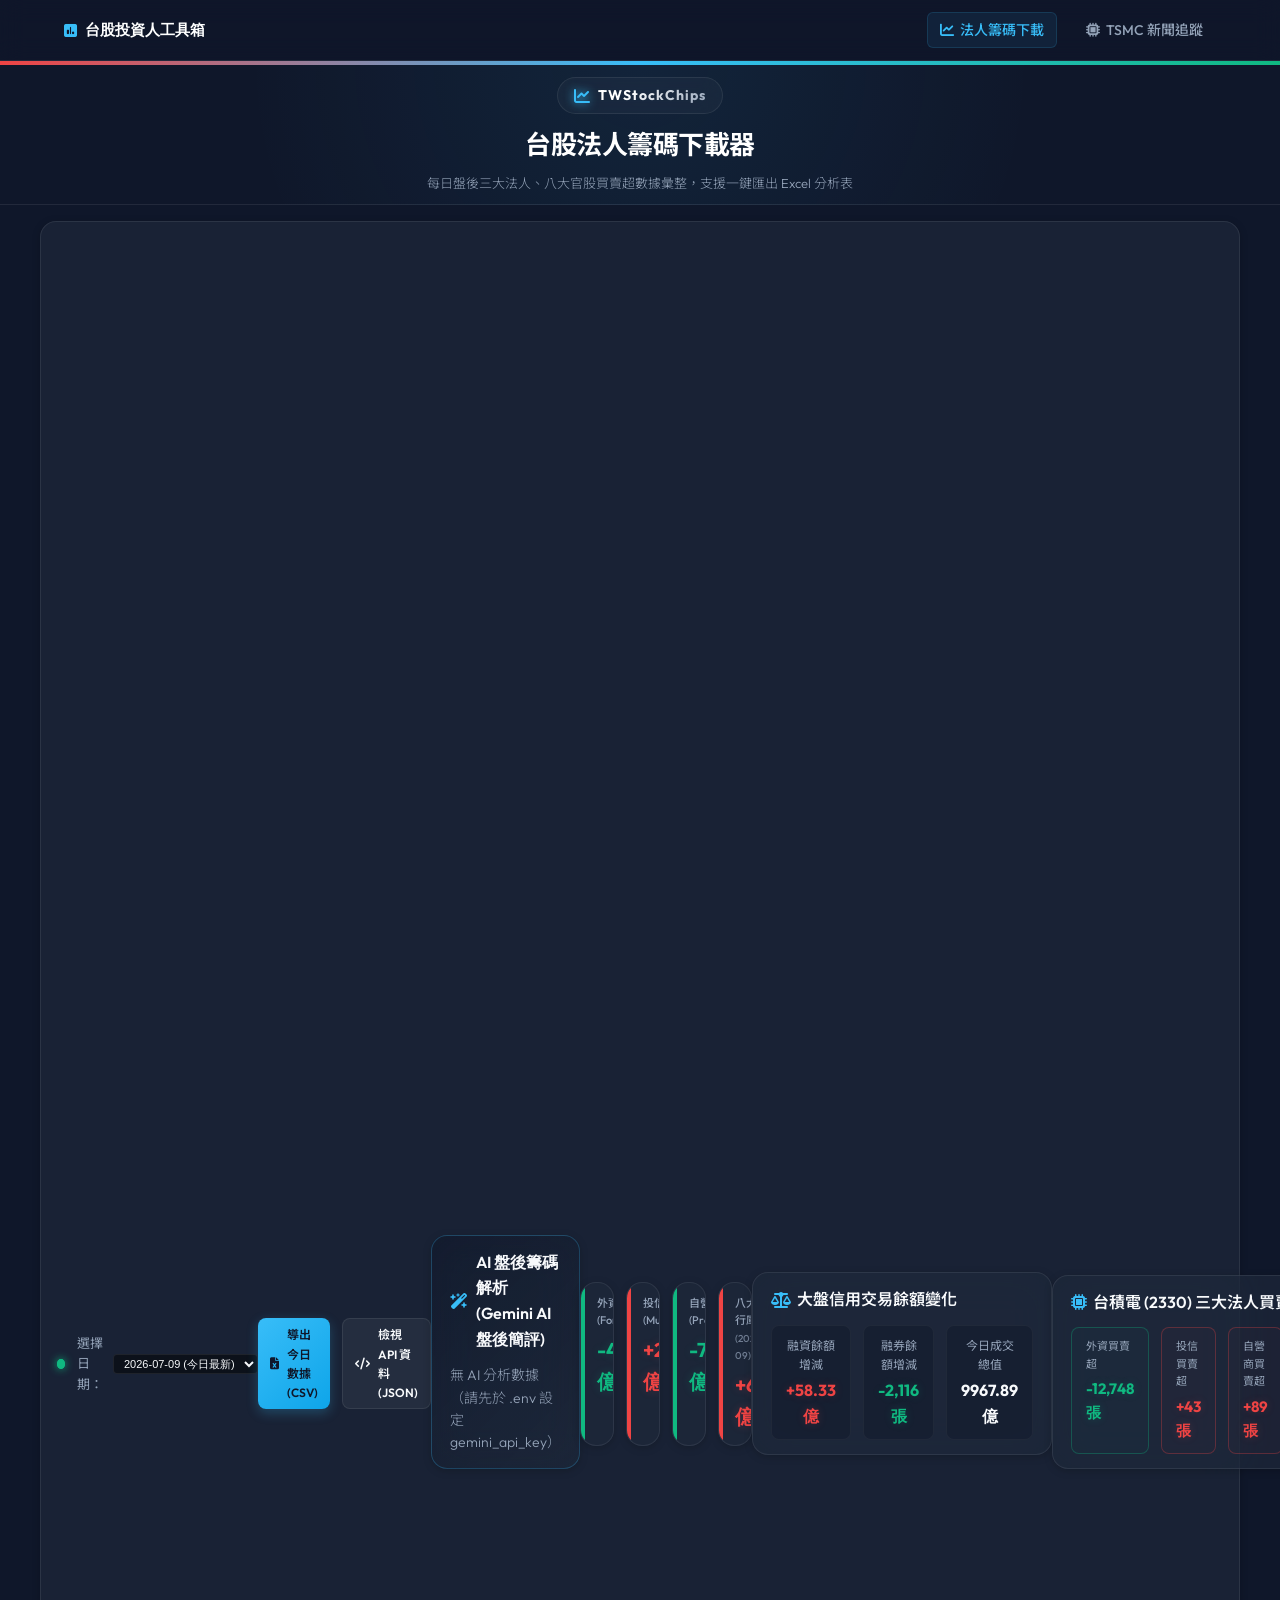
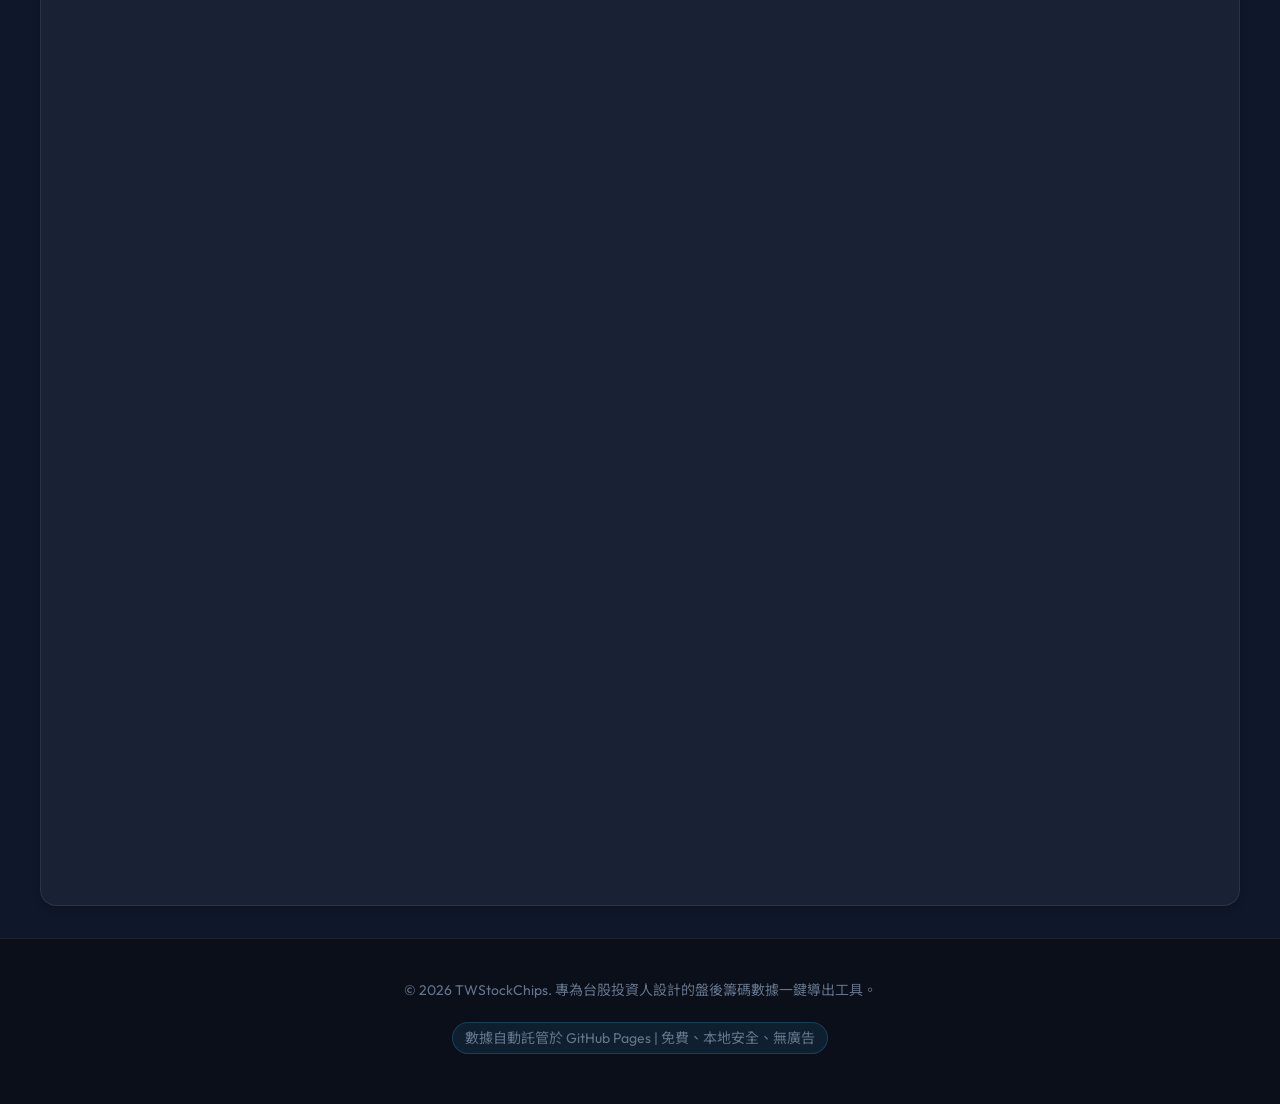
==== commit 7e7ec911: "feat: add Amazon affiliate shopping hub footer to all tools [skip ci]" ====
--- a/index.html
+++ b/index.html
@@ -281,6 +281,83 @@
                 </div>
             </div>
         </section>
+
+        <!-- Amazon Affiliate Card -->
+        <div class="card amazon-affiliate-card" style="border-top: 3px solid #ff9900; background: linear-gradient(145deg, rgba(255, 153, 0, 0.03) 0%, rgba(20, 20, 20, 0.6) 100%); padding: 20px 24px; margin-top: 20px; margin-bottom: 20px;">
+            <div class="card-header-flex" style="display: flex; justify-content: space-between; align-items: center; border-bottom: 1px solid rgba(255, 153, 0, 0.15); padding-bottom: 12px; margin-bottom: 16px;">
+                <h2 class="section-title" style="margin: 0; font-size: 1.25rem; font-family: 'Outfit', sans-serif; font-weight: 700; color: #ff9900;">
+                    <i class="fa-brands fa-amazon"></i> 🛒 亞馬遜精選推薦 (Amazon Shopping Hub)
+                </h2>
+                <span class="badge" style="padding: 6px 12px; font-size: 0.8rem; font-weight: 600; border-radius: 20px; background: rgba(255, 153, 0, 0.15); color: #ff9900;">
+                    推廣專區
+                </span>
+            </div>
+            <p style="margin-bottom: 20px; font-size: 0.9rem; line-height: 1.6; color: var(--text-secondary);">
+                歡迎透過本站專屬連結探索亞馬遜最熱門新品與送禮首選，支持我們的持續開發！
+            </p>
+            <div style="display: grid; grid-template-columns: repeat(auto-fit, minmax(200px, 1fr)); gap: 16px;">
+                <!-- Bestsellers -->
+                <a href="https://www.amazon.com/gp/bestsellers?tag=9908qq-20" target="_blank" class="amz-item-card" style="text-decoration: none; display: flex; flex-direction: column; background: rgba(255, 255, 255, 0.02); border: 1px solid rgba(255, 153, 0, 0.1); border-radius: 8px; padding: 16px; transition: all 0.25s ease; height: 100%;">
+                    <div style="display: flex; align-items: center; gap: 10px; margin-bottom: 8px;">
+                        <div style="background: rgba(255, 153, 0, 0.1); width: 32px; height: 32px; border-radius: 6px; display: flex; align-items: center; justify-content: center; color: #ff9900;">
+                            <i class="fa-solid fa-fire" style="font-size: 1rem;"></i>
+                        </div>
+                        <strong style="color: #ff9900; font-size: 0.95rem; font-family: 'Outfit', sans-serif;">暢銷產品榜</strong>
+                    </div>
+                    <p style="font-size: 0.82rem; color: var(--text-muted); line-height: 1.4; margin-bottom: 12px; flex-grow: 1;">
+                        發掘亞馬遜每小時更新的最受歡迎商品，看看大家都在買什麼。
+                    </p>
+                    <div style="color: #ff9900; font-size: 0.82rem; font-weight: 600; display: flex; align-items: center; gap: 4px;">
+                        <span>即刻探索 ➡️</span>
+                    </div>
+                </a>
+                <!-- New Releases -->
+                <a href="https://www.amazon.com/gp/new-releases?tag=9908qq-20" target="_blank" class="amz-item-card" style="text-decoration: none; display: flex; flex-direction: column; background: rgba(255, 255, 255, 0.02); border: 1px solid rgba(255, 153, 0, 0.1); border-radius: 8px; padding: 16px; transition: all 0.25s ease; height: 100%;">
+                    <div style="display: flex; align-items: center; gap: 10px; margin-bottom: 8px;">
+                        <div style="background: rgba(255, 153, 0, 0.1); width: 32px; height: 32px; border-radius: 6px; display: flex; align-items: center; justify-content: center; color: #ff9900;">
+                            <i class="fa-solid fa-wand-magic-sparkles" style="font-size: 1rem;"></i>
+                        </div>
+                        <strong style="color: #ff9900; font-size: 0.95rem; font-family: 'Outfit', sans-serif;">熱門新品榜</strong>
+                    </div>
+                    <p style="font-size: 0.82rem; color: var(--text-muted); line-height: 1.4; margin-bottom: 12px; flex-grow: 1;">
+                        第一時間掌握最新上架與即將推出的高人氣創意新品。
+                    </p>
+                    <div style="color: #ff9900; font-size: 0.82rem; font-weight: 600; display: flex; align-items: center; gap: 4px;">
+                        <span>即刻探索 ➡️</span>
+                    </div>
+                </a>
+                <!-- Most Wished For -->
+                <a href="https://www.amazon.com/gp/most-wished-for?tag=9908qq-20" target="_blank" class="amz-item-card" style="text-decoration: none; display: flex; flex-direction: column; background: rgba(255, 255, 255, 0.02); border: 1px solid rgba(255, 153, 0, 0.1); border-radius: 8px; padding: 16px; transition: all 0.25s ease; height: 100%;">
+                    <div style="display: flex; align-items: center; gap: 10px; margin-bottom: 8px;">
+                        <div style="background: rgba(255, 153, 0, 0.1); width: 32px; height: 32px; border-radius: 6px; display: flex; align-items: center; justify-content: center; color: #ff9900;">
+                            <i class="fa-solid fa-heart" style="font-size: 1rem;"></i>
+                        </div>
+                        <strong style="color: #ff9900; font-size: 0.95rem; font-family: 'Outfit', sans-serif;">最想收到好物</strong>
+                    </div>
+                    <p style="font-size: 0.82rem; color: var(--text-muted); line-height: 1.4; margin-bottom: 12px; flex-grow: 1;">
+                        匯集全球消費者最常加入個人願望清單的夢幻商品清單。
+                    </p>
+                    <div style="color: #ff9900; font-size: 0.82rem; font-weight: 600; display: flex; align-items: center; gap: 4px;">
+                        <span>即刻探索 ➡️</span>
+                    </div>
+                </a>
+                <!-- Gift Ideas -->
+                <a href="https://www.amazon.com/gp/most-gifted?tag=9908qq-20" target="_blank" class="amz-item-card" style="text-decoration: none; display: flex; flex-direction: column; background: rgba(255, 255, 255, 0.02); border: 1px solid rgba(255, 153, 0, 0.1); border-radius: 8px; padding: 16px; transition: all 0.25s ease; height: 100%;">
+                    <div style="display: flex; align-items: center; gap: 10px; margin-bottom: 8px;">
+                        <div style="background: rgba(255, 153, 0, 0.1); width: 32px; height: 32px; border-radius: 6px; display: flex; align-items: center; justify-content: center; color: #ff9900;">
+                            <i class="fa-solid fa-gift" style="font-size: 1rem;"></i>
+                        </div>
+                        <strong style="color: #ff9900; font-size: 0.95rem; font-family: 'Outfit', sans-serif;">送禮首選推薦</strong>
+                    </div>
+                    <p style="font-size: 0.82rem; color: var(--text-muted); line-height: 1.4; margin-bottom: 12px; flex-grow: 1;">
+                        節日送禮、生日慶祝最受歡迎的熱門禮品排行榜。
+                    </p>
+                    <div style="color: #ff9900; font-size: 0.82rem; font-weight: 600; display: flex; align-items: center; gap: 4px;">
+                        <span>即刻探索 ➡️</span>
+                    </div>
+                </a>
+            </div>
+        </div>
     </main>
 
     <!-- 頁尾 -->
--- a/style.css
+++ b/style.css
@@ -102,7 +102,7 @@
 /* 頂部 Header 樣式 */
 .app-header {
     position: relative;
-    padding: 24px 0 16px;
+    padding: 16px 0 10px;
     background: radial-gradient(circle at top, rgba(56, 189, 248, 0.08) 0%, rgba(15, 23, 42, 0) 60%);
     border-bottom: 1px solid var(--border-color);
     text-align: center;
@@ -712,10 +712,13 @@
 
 @media (max-width: 768px) {
     .app-header {
-        padding: 40px 0 30px;
+        padding: 12px 0 10px;
     }
     .app-header h1 {
-        font-size: 28px;
+        font-size: 20px;
+    }
+    .app-header .logo, .app-header .subtitle {
+        display: none !important;
     }
     .status-download-bar {
         flex-direction: column;
@@ -863,9 +866,29 @@
     font-family: 'Outfit', sans-serif;
 }
 
-@media (max-width: 576px) {
+@media (max-width: 840px) {
     .tsmc-chips-grid {
         grid-template-columns: repeat(2, 1fr);
     }
 }
-
+@media (max-width: 480px) {
+    .tsmc-chips-grid {
+        grid-template-columns: 1fr;
+    }
+}
+
+/* Amazon Affiliate Cards */
+.amazon-affiliate-card {
+    margin-top: 25px;
+    margin-bottom: 25px;
+}
+.amz-item-card {
+    transition: var(--transition-fast);
+}
+.amz-item-card:hover {
+    transform: translateY(-4px);
+    background: rgba(255, 153, 0, 0.05) !important;
+    border-color: rgba(255, 153, 0, 0.3) !important;
+    box-shadow: 0 8px 30px rgba(255, 153, 0, 0.08);
+}
+
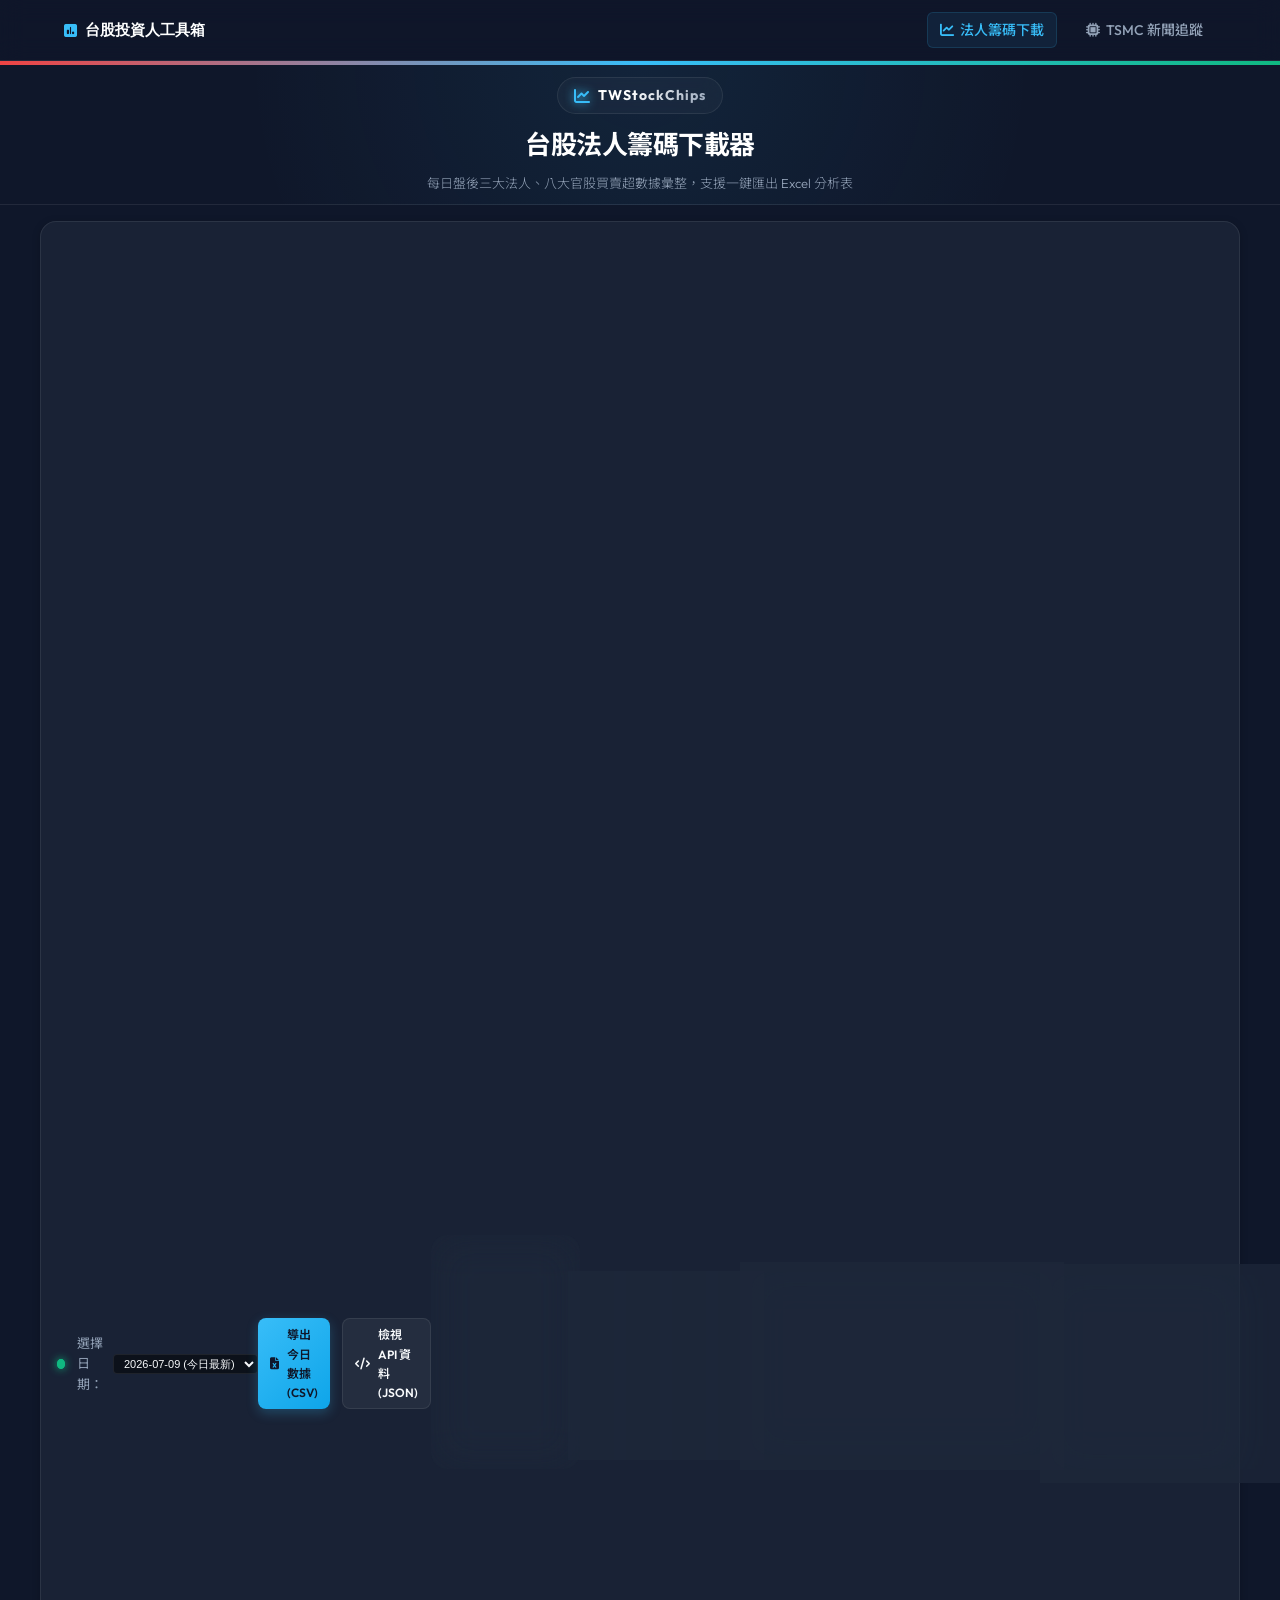
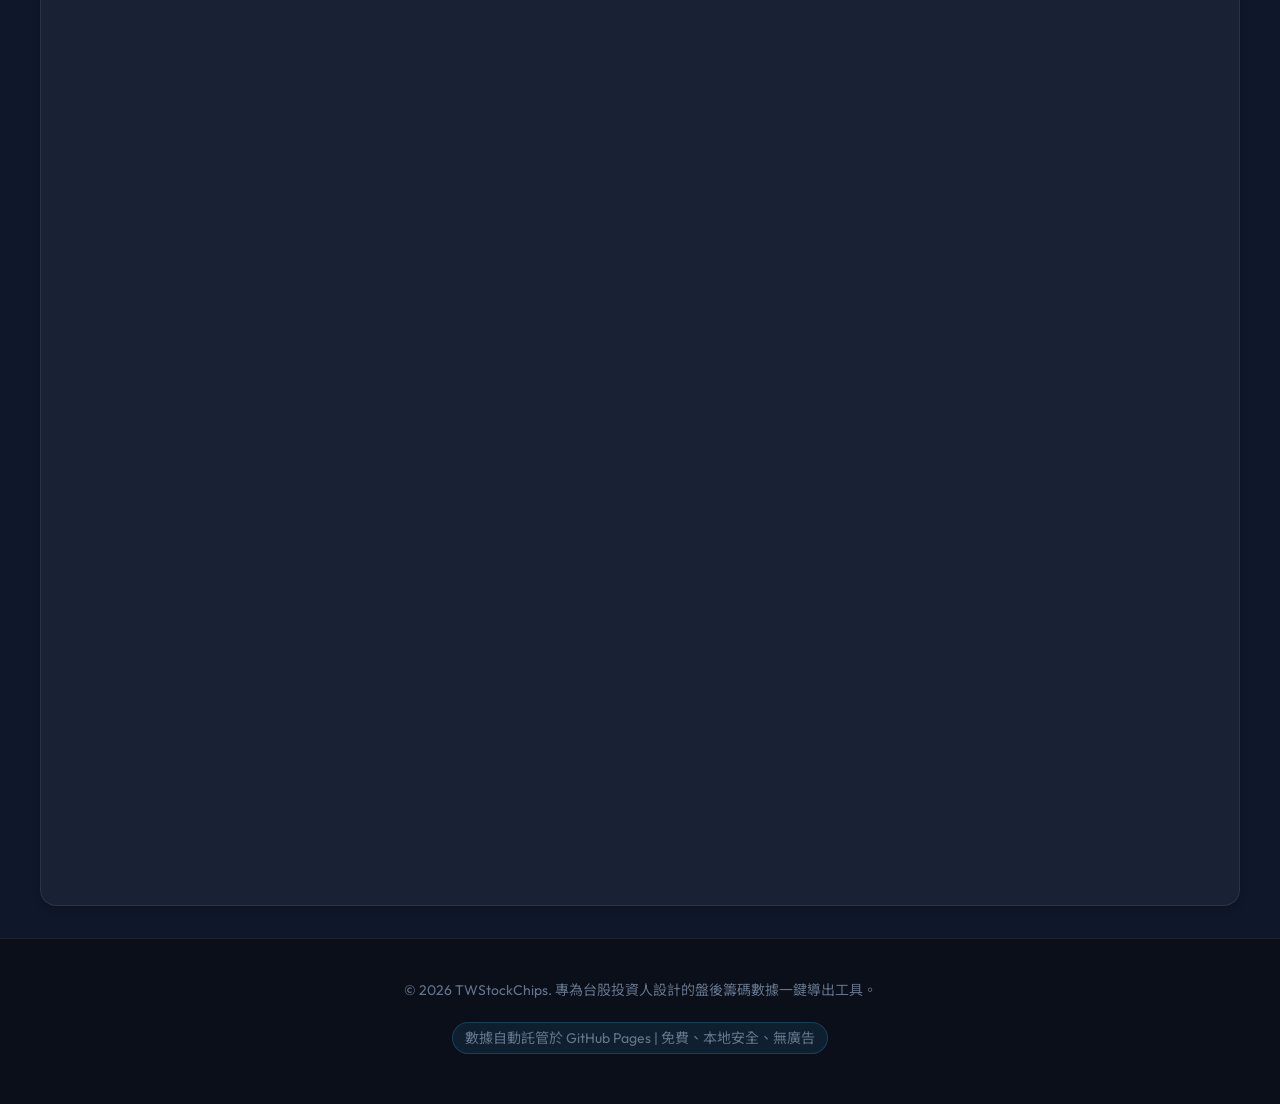
==== commit b580bdc1: "feat: redesign layout for mobile responsiveness, wrap tables, and add consecutive buying streaks sec" ====
--- a/index.html
+++ b/index.html
@@ -161,6 +161,50 @@
             </div>
         </section>
 
+        <!-- 新增部分：三大法人連續買超追蹤 -->
+        <section class="card streak-card animate-fade-in delay-200">
+            <h2 class="card-title" style="margin-bottom: 8px;"><i class="fa-solid fa-fire text-accent"></i> 三大法人連續買超飆股追蹤</h2>
+            <p class="subtitle" style="text-align: left; margin: 0 0 16px 0; font-size: 13px;">追蹤外資與投信連續買超 2 天及 3 天（含以上）之個股動向</p>
+            <div class="streak-grid">
+                <!-- 外資連續買超 -->
+                <div class="streak-box">
+                    <h3 class="streak-subtitle subtitle-foreign"><i class="fa-solid fa-earth-asia"></i> 外資連續買超</h3>
+                    <div class="streak-list-wrapper">
+                        <div class="streak-sub-box">
+                            <span class="streak-badge badge-3d">連買 3 天+</span>
+                            <ul class="streak-list" id="list-foreign-streak-3d">
+                                <li class="streak-empty">無連續買超資料</li>
+                            </ul>
+                        </div>
+                        <div class="streak-sub-box">
+                            <span class="streak-badge badge-2d">連買 2 天</span>
+                            <ul class="streak-list" id="list-foreign-streak-2d">
+                                <li class="streak-empty">無連續買超資料</li>
+                            </ul>
+                        </div>
+                    </div>
+                </div>
+                <!-- 投信連續買超 -->
+                <div class="streak-box">
+                    <h3 class="streak-subtitle subtitle-trust"><i class="fa-solid fa-building-columns"></i> 投信連續買超</h3>
+                    <div class="streak-list-wrapper">
+                        <div class="streak-sub-box">
+                            <span class="streak-badge badge-3d">連買 3 天+</span>
+                            <ul class="streak-list" id="list-trust-streak-3d">
+                                <li class="streak-empty">無連續買超資料</li>
+                            </ul>
+                        </div>
+                        <div class="streak-sub-box">
+                            <span class="streak-badge badge-2d">連買 2 天</span>
+                            <ul class="streak-list" id="list-trust-streak-2d">
+                                <li class="streak-empty">無連續買超資料</li>
+                            </ul>
+                        </div>
+                    </div>
+                </div>
+            </div>
+        </section>
+
         <!-- 第三部分：個股買賣超 Top 10 排行表 (Tabs 切換) -->
         <section class="card ranking-card animate-fade-in delay-200">
             <div class="ranking-header">
@@ -178,34 +222,38 @@
                     <!-- 買超 -->
                     <div class="table-box">
                         <h3 class="table-subtitle subtitle-buy"><i class="fa-solid fa-arrow-trend-up"></i> 外資買超前十名</h3>
-                        <table class="chips-table">
-                            <thead>
-                                <tr>
-                                    <th>排名</th>
-                                    <th>代號 / 名稱</th>
-                                    <th class="text-right">買超張數</th>
-                                </tr>
-                            </thead>
-                            <tbody id="table-foreign-buy-body">
-                                <tr><td colspan="3" class="text-center">讀取中...</td></tr>
-                            </tbody>
-                        </table>
+                        <div class="table-responsive">
+                            <table class="chips-table">
+                                <thead>
+                                    <tr>
+                                        <th>排名</th>
+                                        <th>代號 / 名稱</th>
+                                        <th class="text-right">買超張數</th>
+                                    </tr>
+                                </thead>
+                                <tbody id="table-foreign-buy-body">
+                                    <tr><td colspan="3" class="text-center">讀取中...</td></tr>
+                                </tbody>
+                            </table>
+                        </div>
                     </div>
                     <!-- 賣超 -->
                     <div class="table-box">
                         <h3 class="table-subtitle subtitle-sell"><i class="fa-solid fa-arrow-trend-down"></i> 外資賣超前十名</h3>
-                        <table class="chips-table">
-                            <thead>
-                                <tr>
-                                    <th>排名</th>
-                                    <th>代號 / 名稱</th>
-                                    <th class="text-right">賣超張數</th>
-                                </tr>
-                            </thead>
-                            <tbody id="table-foreign-sell-body">
-                                <tr><td colspan="3" class="text-center">讀取中...</td></tr>
-                            </tbody>
-                        </table>
+                        <div class="table-responsive">
+                            <table class="chips-table">
+                                <thead>
+                                    <tr>
+                                        <th>排名</th>
+                                        <th>代號 / 名稱</th>
+                                        <th class="text-right">賣超張數</th>
+                                    </tr>
+                                </thead>
+                                <tbody id="table-foreign-sell-body">
+                                    <tr><td colspan="3" class="text-center">讀取中...</td></tr>
+                                </tbody>
+                            </table>
+                        </div>
                     </div>
                 </div>
             </div>
@@ -216,34 +264,38 @@
                     <!-- 買超 -->
                     <div class="table-box">
                         <h3 class="table-subtitle subtitle-buy"><i class="fa-solid fa-arrow-trend-up"></i> 投信買超前十名</h3>
-                        <table class="chips-table">
-                            <thead>
-                                <tr>
-                                    <th>排名</th>
-                                    <th>代號 / 名稱</th>
-                                    <th class="text-right">買超張數</th>
-                                </tr>
-                            </thead>
-                            <tbody id="table-trust-buy-body">
-                                <tr><td colspan="3" class="text-center">讀取中...</td></tr>
-                            </tbody>
-                        </table>
+                        <div class="table-responsive">
+                            <table class="chips-table">
+                                <thead>
+                                    <tr>
+                                        <th>排名</th>
+                                        <th>代號 / 名稱</th>
+                                        <th class="text-right">買超張數</th>
+                                    </tr>
+                                </thead>
+                                <tbody id="table-trust-buy-body">
+                                    <tr><td colspan="3" class="text-center">讀取中...</td></tr>
+                                </tbody>
+                            </table>
+                        </div>
                     </div>
                     <!-- 賣超 -->
                     <div class="table-box">
                         <h3 class="table-subtitle subtitle-sell"><i class="fa-solid fa-arrow-trend-down"></i> 投信賣超前十名</h3>
-                        <table class="chips-table">
-                            <thead>
-                                <tr>
-                                    <th>排名</th>
-                                    <th>代號 / 名稱</th>
-                                    <th class="text-right">賣超張數</th>
-                                </tr>
-                            </thead>
-                            <tbody id="table-trust-sell-body">
-                                <tr><td colspan="3" class="text-center">讀取中...</td></tr>
-                            </tbody>
-                        </table>
+                        <div class="table-responsive">
+                            <table class="chips-table">
+                                <thead>
+                                    <tr>
+                                        <th>排名</th>
+                                        <th>代號 / 名稱</th>
+                                        <th class="text-right">賣超張數</th>
+                                    </tr>
+                                </thead>
+                                <tbody id="table-trust-sell-body">
+                                    <tr><td colspan="3" class="text-center">讀取中...</td></tr>
+                                </tbody>
+                            </table>
+                        </div>
                     </div>
                 </div>
             </div>
--- a/style.css
+++ b/style.css
@@ -892,3 +892,159 @@
     box-shadow: 0 8px 30px rgba(255, 153, 0, 0.08);
 }
 
+/* ==========================================================================
+   表格響應式封裝
+   ========================================================================== */
+.table-responsive {
+    width: 100%;
+    overflow-x: auto;
+    -webkit-overflow-scrolling: touch;
+    margin-bottom: 8px;
+    border-radius: var(--border-radius-sm);
+}
+
+/* ==========================================================================
+   三大法人連續買超追蹤樣式
+   ========================================================================== */
+.streak-card {
+    background: radial-gradient(circle at top right, rgba(239, 68, 68, 0.02) 0%, rgba(15, 23, 42, 0) 55%), var(--bg-card);
+}
+
+.streak-grid {
+    display: grid;
+    grid-template-columns: repeat(2, 1fr);
+    gap: 16px;
+    margin-top: 12px;
+}
+
+.streak-box {
+    background: rgba(15, 23, 42, 0.4);
+    border: 1px solid var(--border-color);
+    padding: 16px;
+    border-radius: var(--border-radius-sm);
+    display: flex;
+    flex-direction: column;
+}
+
+.streak-subtitle {
+    font-size: 14px;
+    font-weight: 600;
+    margin-bottom: 12px;
+    display: flex;
+    align-items: center;
+    gap: 8px;
+    padding-bottom: 6px;
+    border-bottom: 1px solid var(--border-color);
+}
+
+.subtitle-foreign {
+    color: var(--color-buy);
+    border-bottom-color: rgba(239, 68, 68, 0.15);
+}
+
+.subtitle-trust {
+    color: var(--color-accent);
+    border-bottom-color: rgba(56, 189, 248, 0.15);
+}
+
+.streak-list-wrapper {
+    display: grid;
+    grid-template-columns: repeat(2, 1fr);
+    gap: 16px;
+}
+
+.streak-sub-box {
+    display: flex;
+    flex-direction: column;
+    gap: 8px;
+}
+
+.streak-badge {
+    display: inline-block;
+    padding: 3px 8px;
+    font-size: 10px;
+    font-weight: 700;
+    border-radius: 4px;
+    text-align: center;
+    width: fit-content;
+}
+
+.badge-3d {
+    background: rgba(239, 68, 68, 0.12);
+    color: var(--color-buy);
+    border: 1px solid rgba(239, 68, 68, 0.25);
+}
+
+.badge-2d {
+    background: rgba(251, 191, 36, 0.12);
+    color: #fbbf24;
+    border: 1px solid rgba(251, 191, 36, 0.25);
+}
+
+.streak-list {
+    list-style: none;
+    padding: 0;
+    margin: 0;
+    display: flex;
+    flex-direction: column;
+    gap: 6px;
+}
+
+.streak-empty {
+    font-size: 11px;
+    color: var(--text-muted);
+    padding: 8px 4px;
+    font-style: italic;
+}
+
+.streak-item {
+    font-size: 12px;
+    display: flex;
+    align-items: center;
+    justify-content: space-between;
+    padding: 6px 10px;
+    background: rgba(255, 255, 255, 0.02);
+    border: 1px solid rgba(255, 255, 255, 0.03);
+    border-radius: 6px;
+    transition: var(--transition-fast);
+}
+
+.streak-item:hover {
+    background: rgba(255, 255, 255, 0.04);
+    border-color: rgba(255, 255, 255, 0.06);
+}
+
+.streak-name-link {
+    color: var(--text-primary);
+    text-decoration: none;
+    font-weight: 500;
+}
+
+.streak-name-link:hover {
+    color: var(--color-accent);
+}
+
+.streak-days {
+    font-size: 11px;
+    font-weight: 700;
+    font-family: 'Outfit', sans-serif;
+    color: var(--color-buy);
+    display: flex;
+    align-items: center;
+    gap: 2px;
+}
+
+@media (max-width: 900px) {
+    .streak-list-wrapper {
+        grid-template-columns: 1fr;
+        gap: 12px;
+    }
+}
+
+@media (max-width: 650px) {
+    .streak-grid {
+        grid-template-columns: 1fr;
+    }
+}
+
+
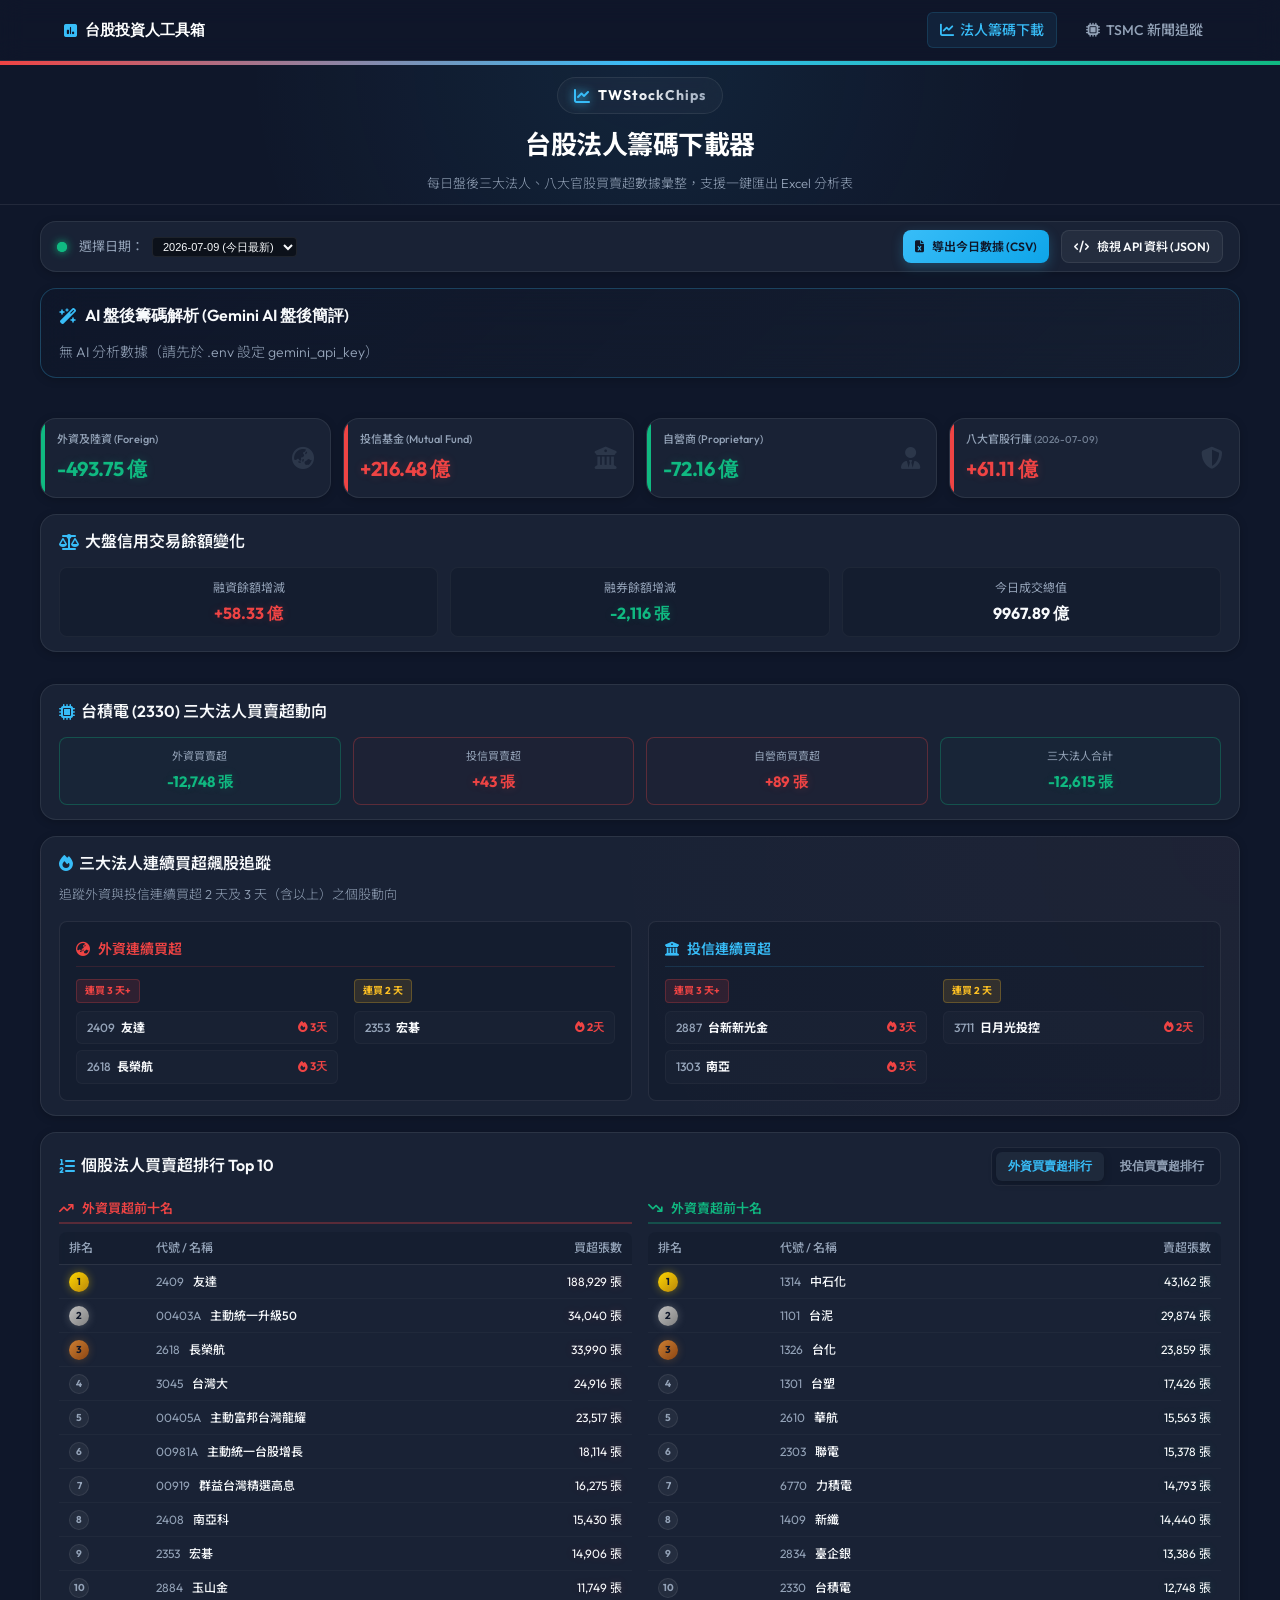
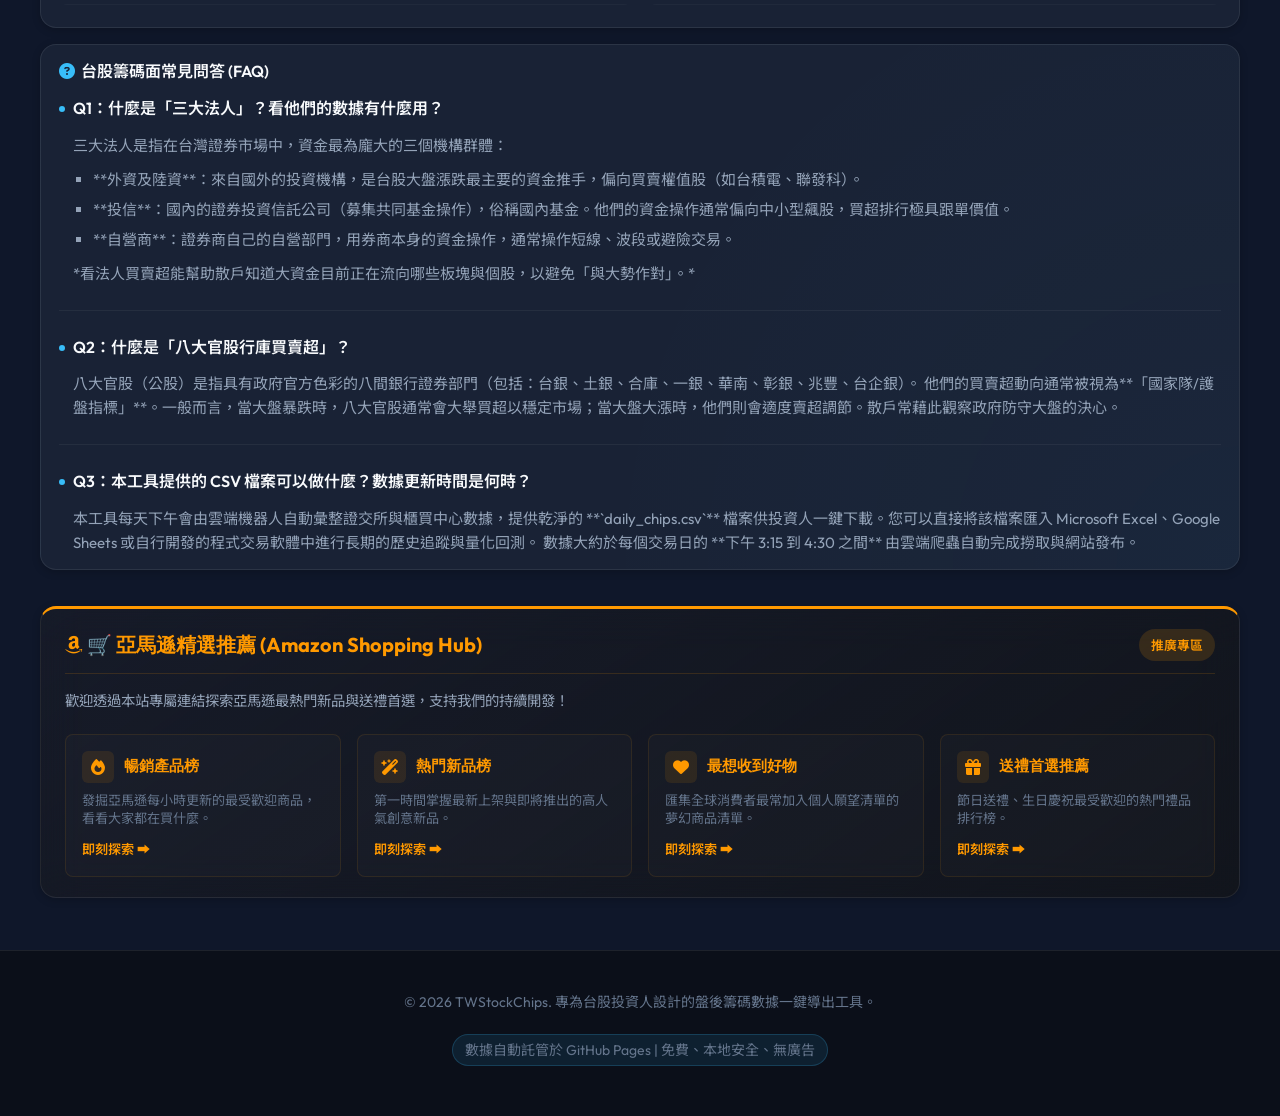
==== commit fcb8bcbc: "fix: close status-download-bar section tag to fix layout collapse [skip ci]" ====
--- a/index.html
+++ b/index.html
@@ -64,6 +64,7 @@
                     <i class="fa-solid fa-code"></i> 檢視 API 資料 (JSON)
                 </a>
             </div>
+        </section>
         <!-- AI Summary Card -->
         <section class="card ai-summary-card animate-fade-in delay-50" style="margin-bottom: 24px; border: 1px solid rgba(56, 189, 248, 0.25); background: linear-gradient(135deg, rgba(15, 23, 42, 0.6) 0%, rgba(30, 41, 59, 0.4) 100%);">
             <h2 class="card-title" style="margin-bottom: 12px; display: flex; align-items: center; gap: 8px; font-family: 'Outfit', sans-serif;">
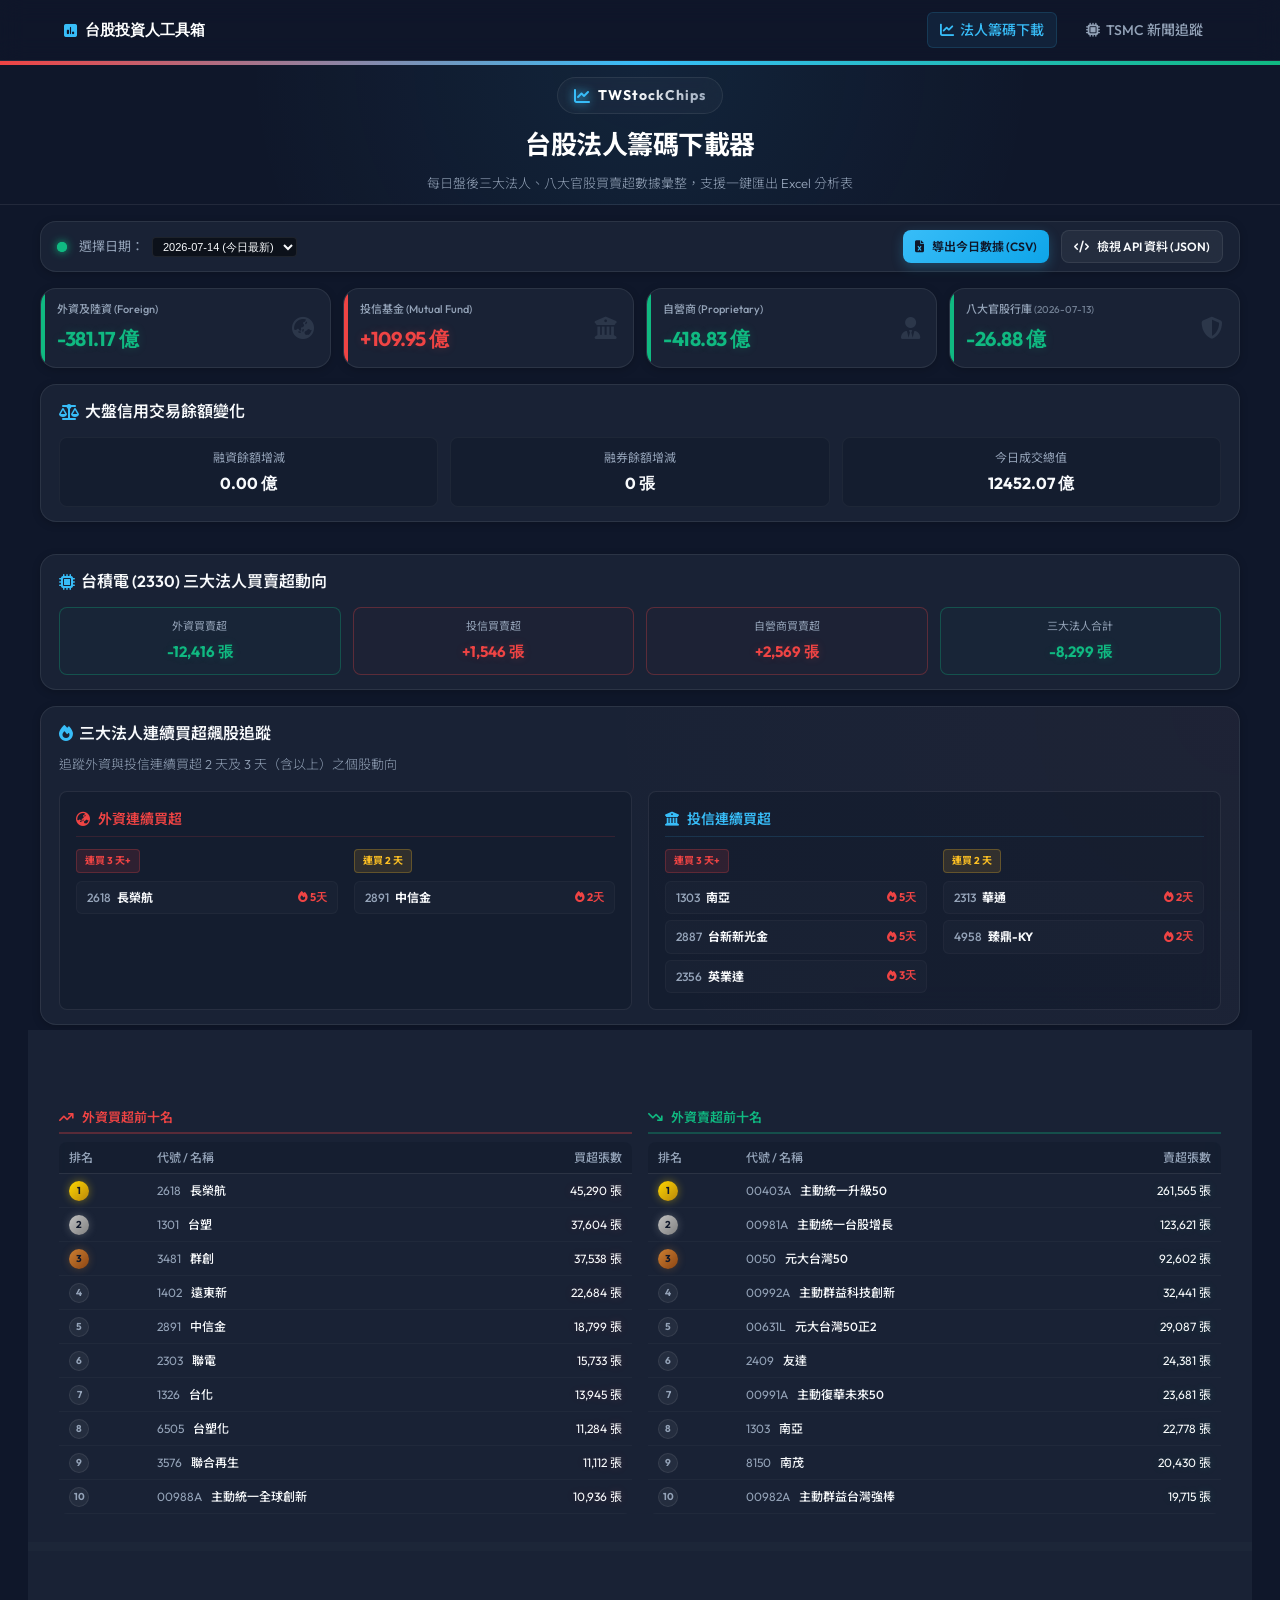
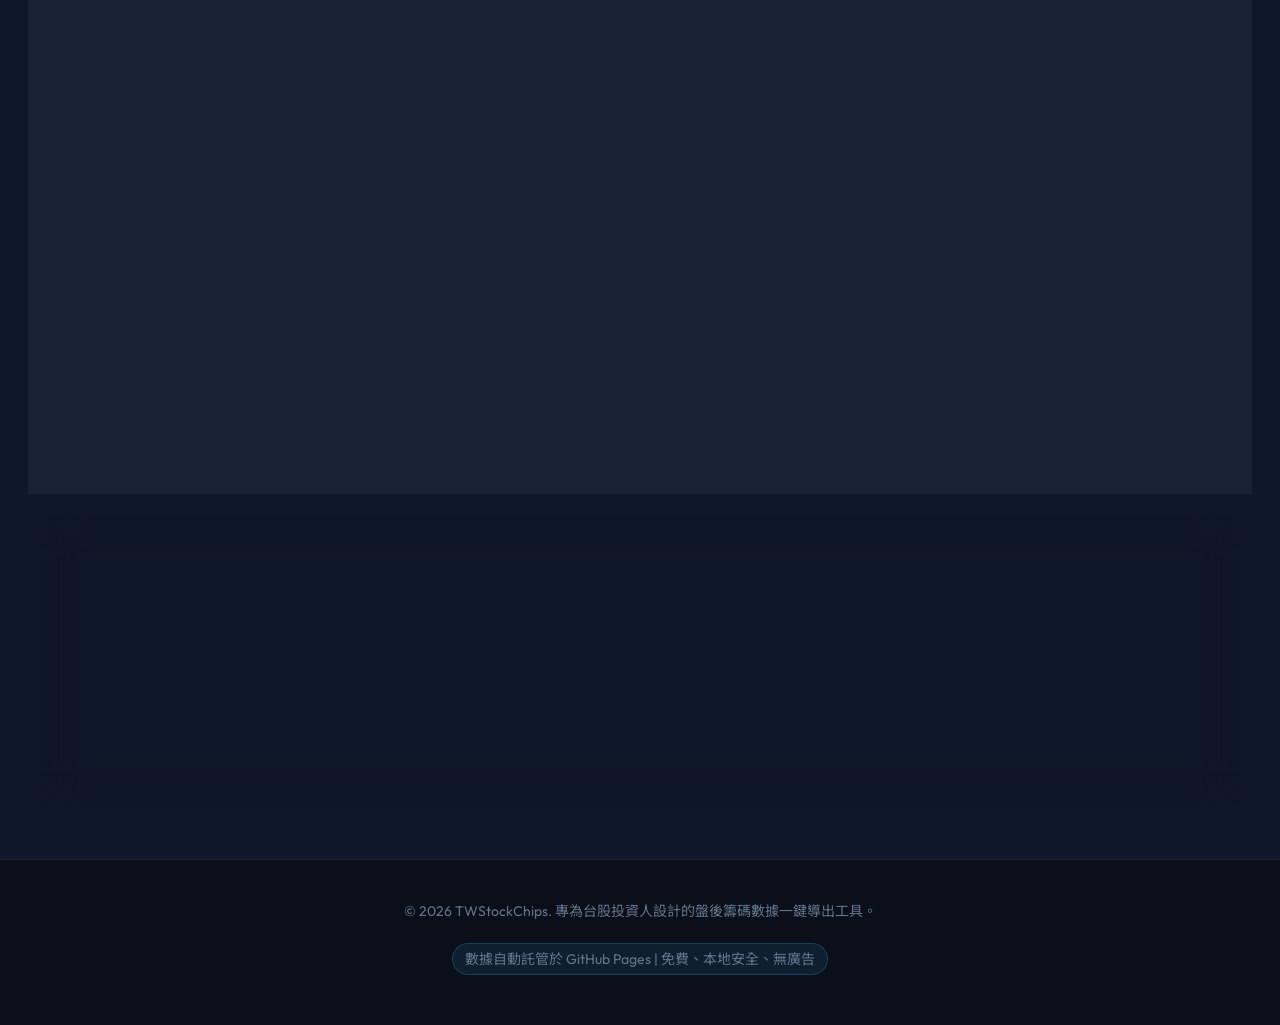
==== commit 0e528c85: "feat: default chart to TSM ADR, hide subscription forms and AI summary, adjust news colors [skip ci]" ====
--- a/index.html
+++ b/index.html
@@ -65,16 +65,7 @@
                 </a>
             </div>
         </section>
-        <!-- AI Summary Card -->
-        <section class="card ai-summary-card animate-fade-in delay-50" style="margin-bottom: 24px; border: 1px solid rgba(56, 189, 248, 0.25); background: linear-gradient(135deg, rgba(15, 23, 42, 0.6) 0%, rgba(30, 41, 59, 0.4) 100%);">
-            <h2 class="card-title" style="margin-bottom: 12px; display: flex; align-items: center; gap: 8px; font-family: 'Outfit', sans-serif;">
-                <i class="fa-solid fa-wand-magic-sparkles text-accent" style="color: var(--color-blue, #38bdf8);"></i> 
-                AI 盤後籌碼解析 (Gemini AI 盤後簡評)
-            </h2>
-            <p id="val-ai-summary" class="ai-summary-text" style="font-size: 14px; line-height: 1.6; color: var(--text-secondary); margin: 0; font-weight: 300;">
-                正在載入 AI 盤後簡評...
-            </p>
-        </section>
+
 
         <!-- 第一部分：三大法人與官股買賣超卡片 (台股習慣：紅買綠賣) -->
         <section class="summary-grid animate-fade-in delay-100">
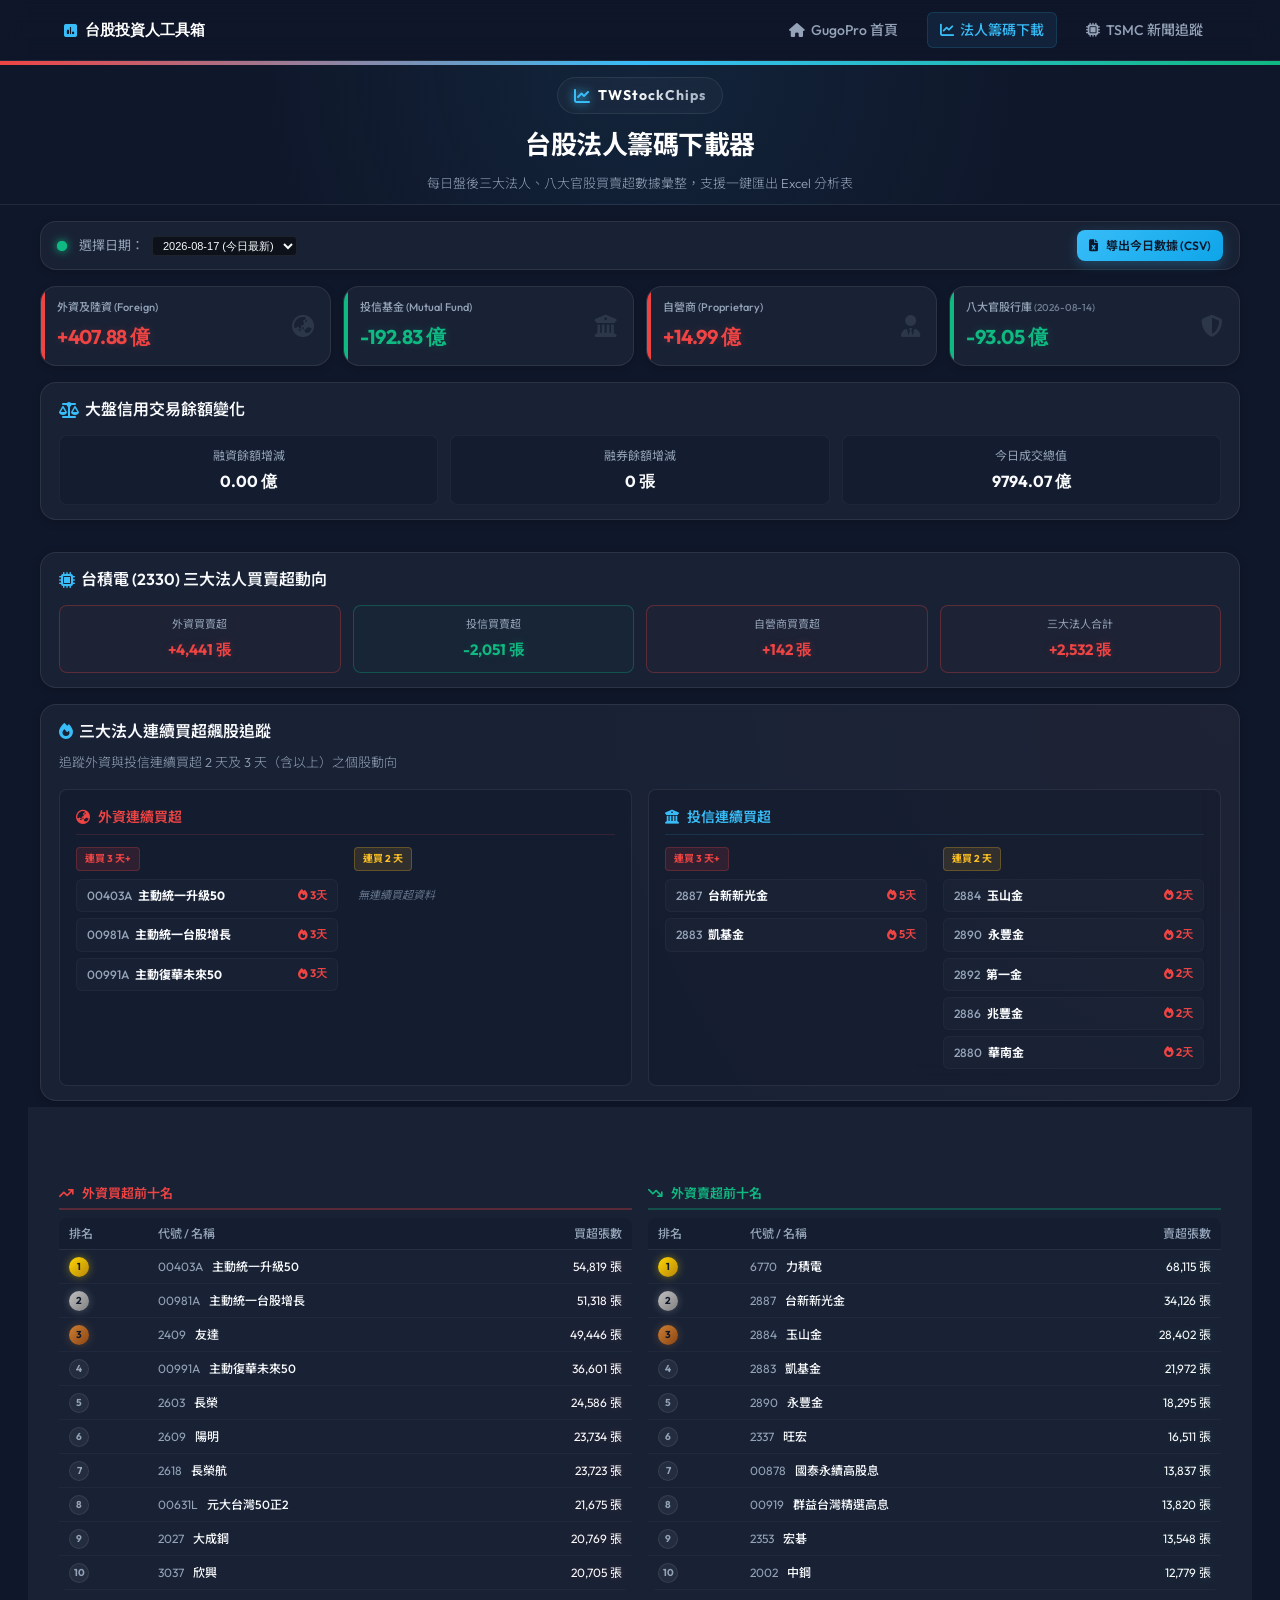
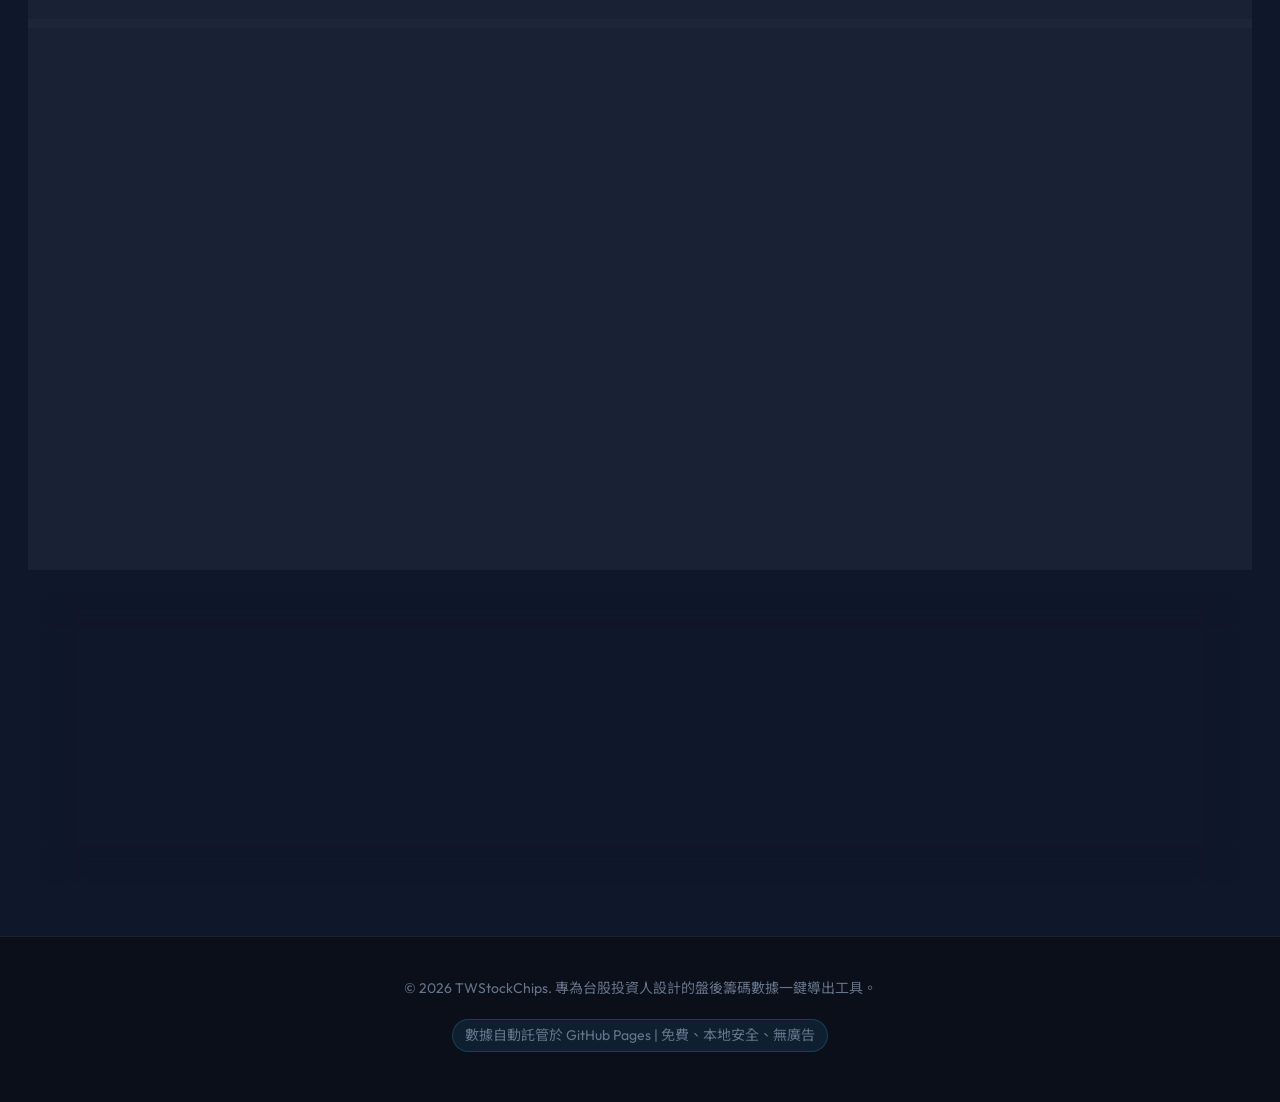
==== commit 37fd85f8: "Fix(chips): repair MI_MARGN margin parsing, add retry, remove API debug button, optimize Actions sch" ====
--- a/index.html
+++ b/index.html
@@ -14,6 +14,14 @@
     <link rel="stylesheet" href="style.css">
     <!-- Busuanzi View Counter -->
     <script async src="//busuanzi.ibruce.info/busuanzi/2.3/busuanzi.pure.mini.js"></script>
+    <!-- Google Analytics 4 (GA4) -->
+    <script async src="https://www.googletagmanager.com/gtag/js?id=G-GF1DYLWMKX"></script>
+    <script>
+        window.dataLayer = window.dataLayer || [];
+        function gtag(){dataLayer.push(arguments);}
+        gtag('js', new Date());
+        gtag('config', 'G-GF1DYLWMKX');
+    </script>
 </head>
 <body>
 
@@ -25,6 +33,7 @@
                 <span>台股投資人工具箱</span>
             </div>
             <div class="nav-links">
+                <a href="https://gugopro.com" class="nav-link" target="_blank"><i class="fa-solid fa-house"></i> GugoPro 首頁</a>
                 <a href="./" class="nav-link active"><i class="fa-solid fa-chart-line"></i> 法人籌碼下載</a>
                 <a href="tsmc-news/" class="nav-link"><i class="fa-solid fa-microchip"></i> TSMC 新聞追蹤</a>
             </div>
@@ -60,9 +69,7 @@
                 <a href="data/daily_chips.csv" download id="link-download-csv" class="btn btn-primary btn-sm">
                     <i class="fa-solid fa-file-excel"></i> 導出今日數據 (CSV)
                 </a>
-                <a href="data/daily_chips.json" target="_blank" class="btn btn-secondary btn-sm">
-                    <i class="fa-solid fa-code"></i> 檢視 API 資料 (JSON)
-                </a>
+
             </div>
         </section>
 
